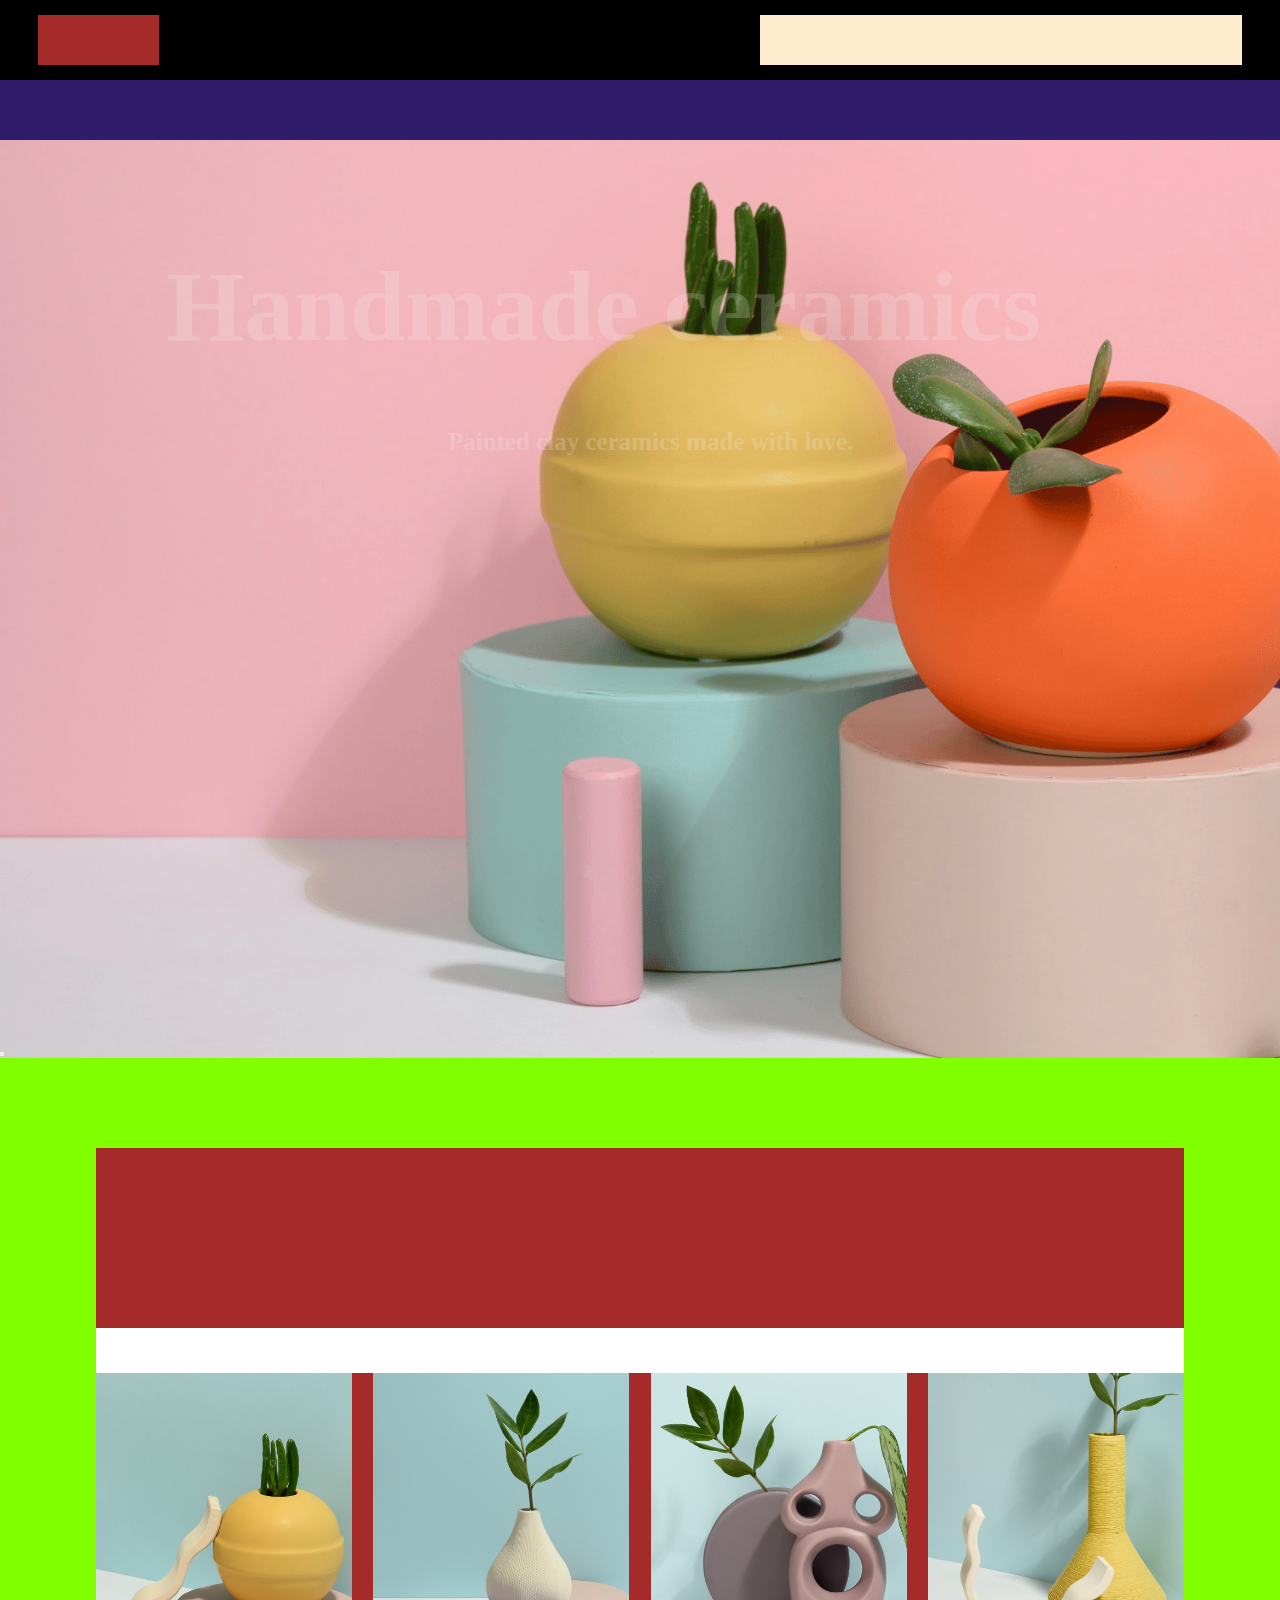
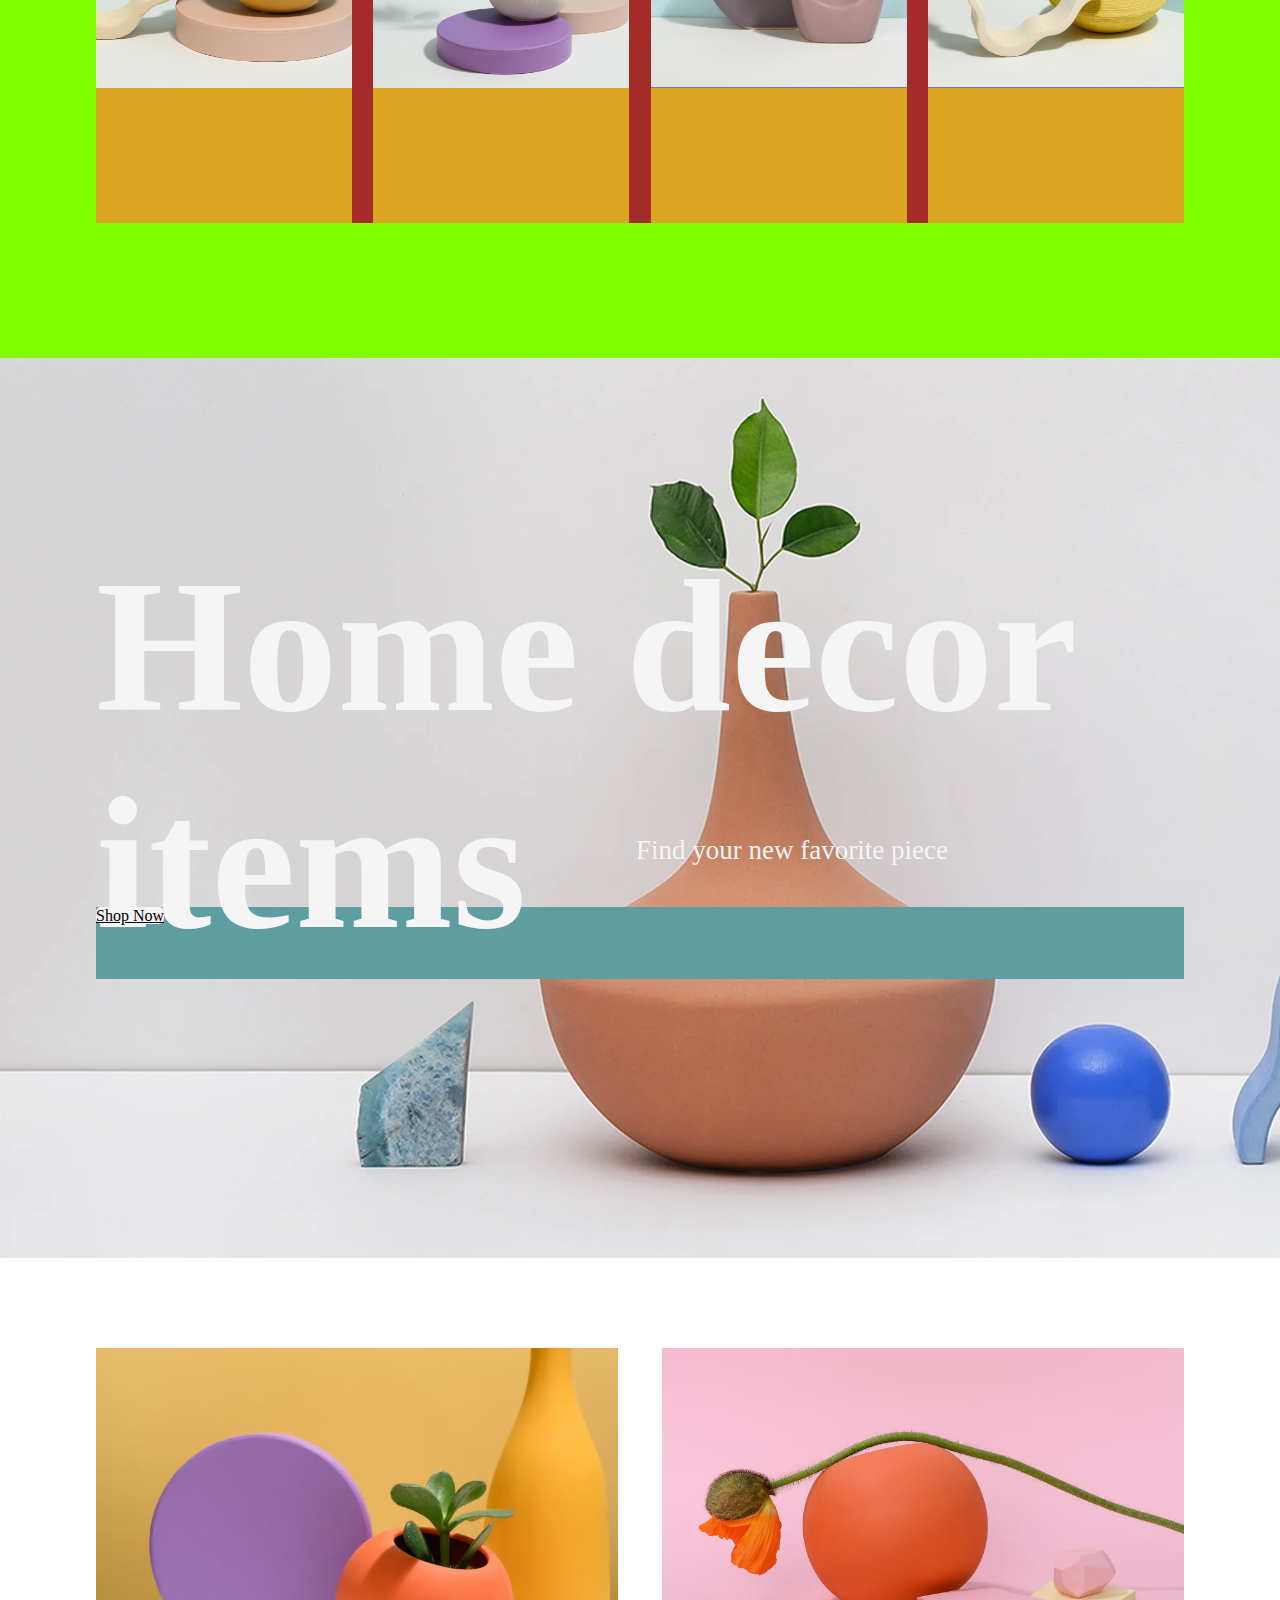
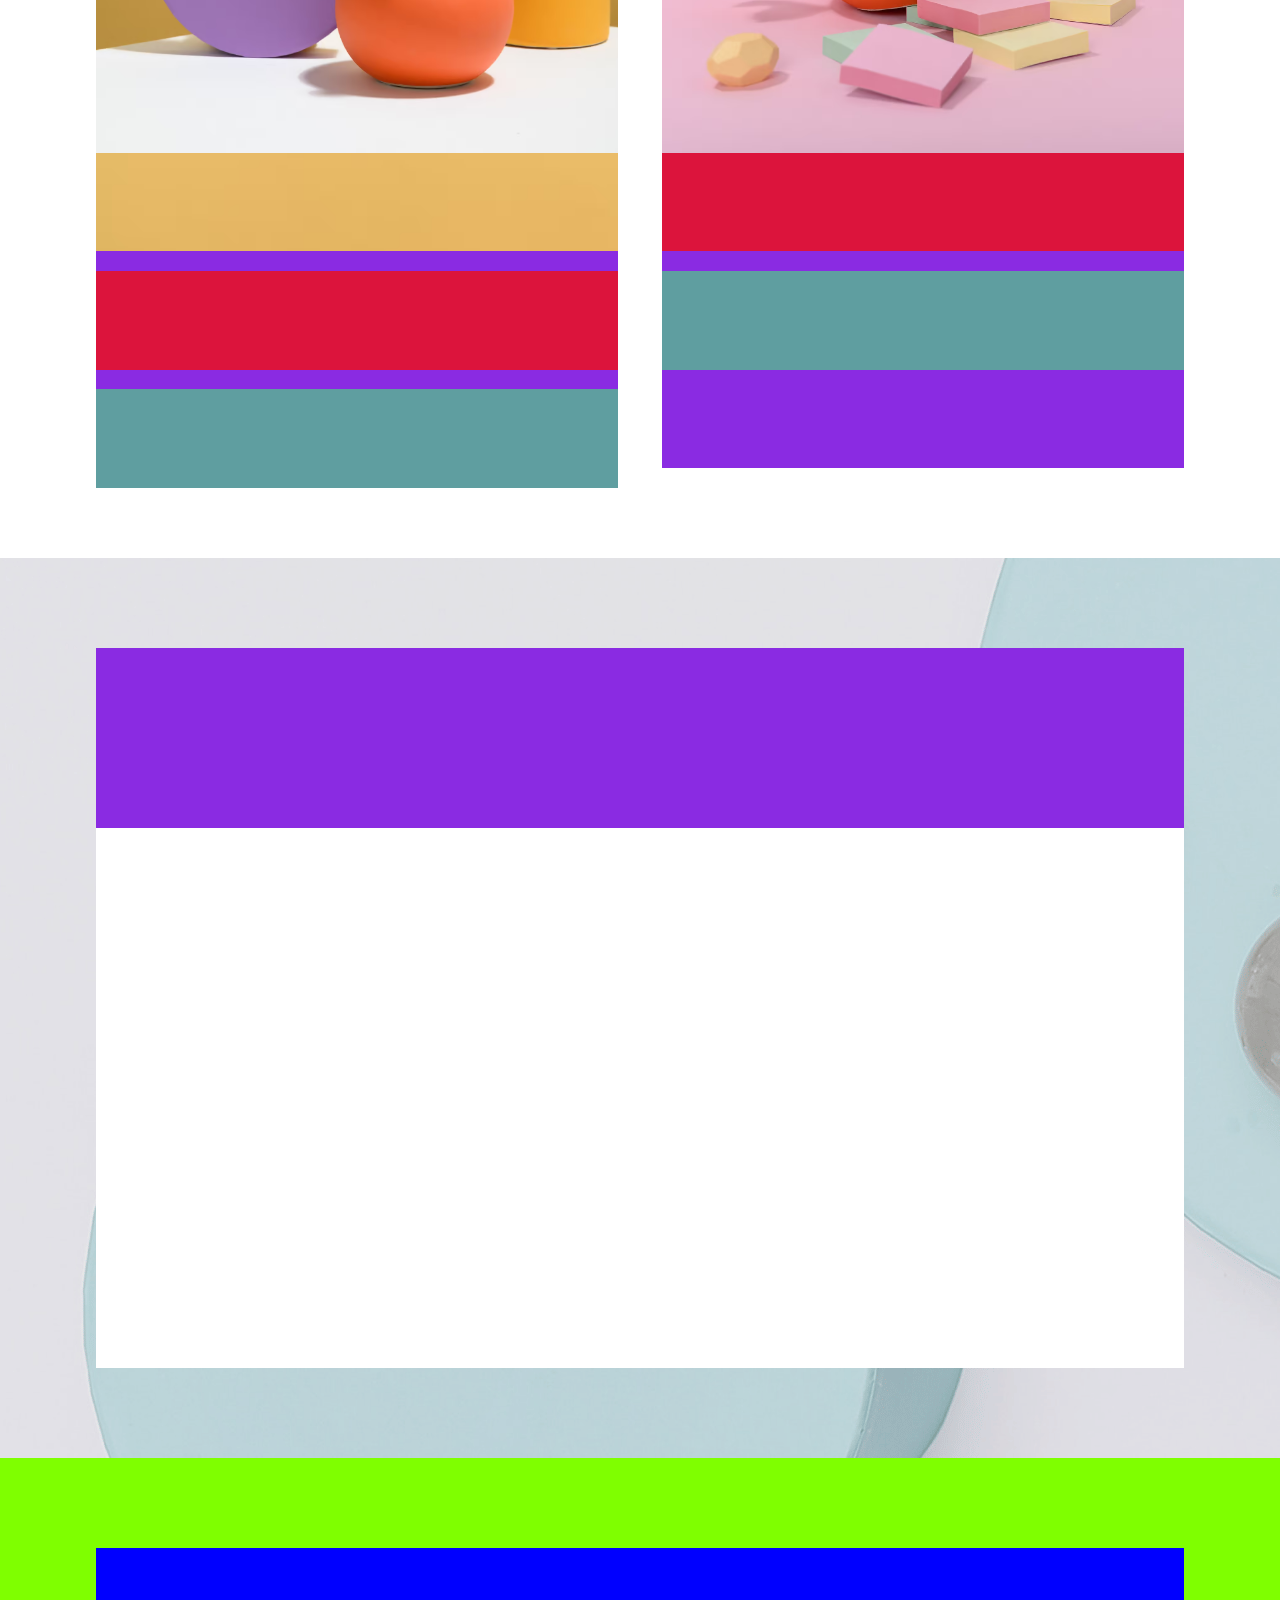
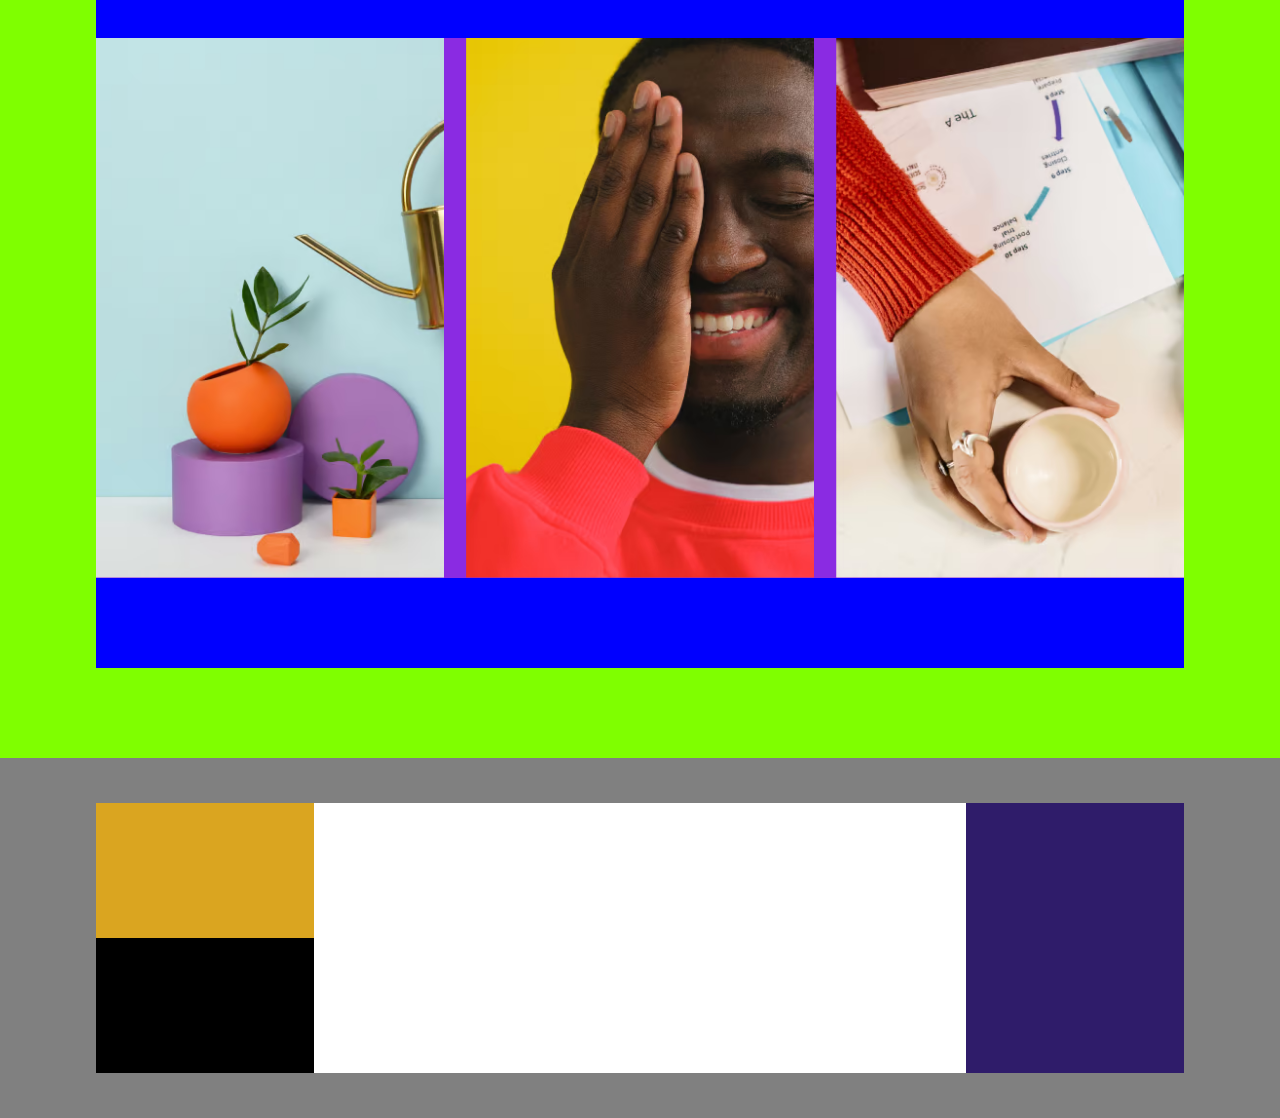
==== index.html @ ecdd529e "almost" ====
<!DOCTYPE html>
<html lang="en">
    <head>
        <meta charset="UTF-8">
        <meta name="viewport" content="width=device-width, initial-scale=1.0">
        <title>Document</title>
        <link rel="stylesheet" href="style.css">
    </head>
    <body>
        <!-- FIRST HEAD -->
        <header>
            <div class="al">
                <div class="a"></div>
                <div class="b"></div>
            </div>
        </header>

        <!-- SECOND HEAD -->
        <nav>
            <div class="text"><p class="free"></p>
                <!-- <p class="free">Free shipping on orders over $50 amount</p> -->
            </div>
        </nav>

        <!-- HOME -->
        <section class="main">
            <div class="shop">

                <div class="big-0">
                    <h2 class="q">Handmade ceramics</h2>
                </div>
    
                <div class="small-0">
                    <p class="j">Painted clay ceramics made with love.</p>
                </div>
            </div>


            <div class="button--0">
                <button>

                </button>
            </div>
        </section>

        <!-- MOST SOLD -->
        <section class="features">
            <div class="card">
                <div class="word"></div>
                <div class="pic">
                    <!-- IMAGE 1 -->
                    <div class="one">
                        <div class="tik">
                            <div class="yes"></div>
                        </div>
                        <div class="tok">
                            
                        </div>
                    </div>

                    <!-- IMAGE 2 -->
                    <div class="two">
                        <div class="tik">
                            <div class="no"></div>
                            
                        </div>
                        <div class="tok"></div>
                    </div>

                    <!-- IMAGE 3 -->
                    <div class="three">
                        <div class="tik">
                            <div class="maybe"></div>
                        </div>
                        <div class="tok"></div>
                    </div>

                    <!-- IMAGE 4 -->
                    <div class="four">
                        <div class="tik">
                            <div class="ok"></div>
                        </div>
                        <div class="tok"></div>
                    </div>

                </div>
            </div>
        </section>

        <!-- STORE -->
        <section class="explore">
            <div class="decor">
                <div class="big">
                    <h4 class="d">Home decor items</h4>
                </div>

                <div class="small">
                    <p class="f">Find your new favorite piece</p>
                </div>

                <div class="button">
                    <a href="#" class="btn">Shop Now</a>
                </div>
            </div>
        </section>

        <!-- ABOUT -->
        <section class="info">
            <div class="character">
                <div class="first">
                    <div class="picture"></div>
                    <div class="advice">
                        <div class="big-1">

                        </div>
        
                        <div class="small-1">
        
                        </div>
        
                        <div class="button-1">
        
                        </div>
                    </div>
                </div>

                <div class="second">
                    <div class="ture"></div>
                    <div class="advice">
                        <div class="big-5">

                        </div>
        
                        <div class="small-1">
        
                        </div>
        
                        <div class="button-1">
        
                        </div>
                    </div>
                </div>
            </div>
        </section>

        <!-- SIGN -->
        <section class="sign">
            <div class="login">
                <div class="name"></div>
                <div class="email"></div>
            </div>
        </section>

        <!-- CONTACT -->
        <section class="social">
            <div class="account">
                <div class="blue"></div>
                <div class="green">
                    <div class="gree"></div>
                    <div class="reen"></div>
                    <div class="gren"></div>
                </div>
                <div class="red"></div>
            </div>
        </section>

        <!-- END -->
        <footer class="footer">
            <div class="botton">
                <div class="link-1">
                    <div class="bless"></div>
                    <div class="ing"></div>
                </div>
                <div class="link-2"></div>
            </div>
        </footer>
    </body>
</html>
---- style.css ----
*{
    padding: 0;
    margin: 0;
    box-sizing: border-box;
}

/* FIRST HEAD */
header{
    width: 100%;
    height: 80px;
    background-color: black;
}

.al{
    float: left;
    width: 94%;
    height: 50px;
    /* align-items: center; */
    margin-left: 3%;
    margin-top: 15px;
    background-color: transparent;
}

.a {
    float: left;
    background-color: brown;
    width: 10%;
    height: 50px;
}

.b {
    float: right;
    background-color: blanchedalmond;
    width: 40%;
    height: 50px;
}

/* SECOND HEAD */
nav {
    width: 100%;
    height: 60px;
    background-color: #2f1c6a;
}

.text{
    float: left;
    width: 30%;
    height: 16px;
    margin-left: 35%;
    margin-top: 17px;
    background-color: transparent;
    font-family: Publica Sans Round Regular;
    font-weight: 500;
}

section {
    width: 100%;
    min-height: 100vh;
}

/* HOME */
.main {
    background-image: url(assets/images/mainframe.jpg);
    background-color: transparent;
    /* padding-top: 20vh; */
    background-size: cover;
}

.shop {
    float: left;
    width: 100%;
    min-height: 100vh;
    /* background-color: black; */
    /* margin-left: 7.5%; */
    opacity: .2;
}

.big-0{
    align-items: center;
    background-color: blue;
    width: 100%;
    height: 3ovh;
    margin-top: 5vh;
    margin-bottom: 0vh;
    opacity: 1;
}

.q {
    float: left;
    /* text-align: center; */
    font-weight: 600;
    font-size: 100px;
    margin: 5% 13%;
    color: whitesmoke;
}

.small-0{
    align-items: center;
    background-color: transparent;
    width: 100%;
    height: 11vh;
    margin-bottom: 3vh;
    padding-top: 2%;
    padding-left: 35%;
}

.j{
    font-weight: 600;
    font-size: 25px;
    color: whitesmoke;
}

.button-0{
    align-items: center;
    font-weight: 600;
    font-size: 50%;
    background-color: cadetblue;
    width: 100%;
    height: 11vh;
}

/* MOST SOLD */
.features {
    background-color: chartreuse;
    padding-top: 10vh;
}

.card{
    float: left;
    width: 85%;
    height: 70vh;
    margin-left: 7.5%;
    background-color: white;
}

.word{
    float: left;
    width: 100%;
    height: 20vh;
    background-color: brown;
    margin-bottom: 5vh;
}

.pic{
    float: left;
    width: 100%;
    height: 50vh;
    background-color: brown;
}

.one{
    float: left;
    width: 23.5%;
    height: 50vh;
    background-color: #2f1c6a;
    margin-right: 2%;
}

.two{
    float: left;
    width: 23.5%;
    height: 50vh;
    background-color: #2f1c6a;
    margin-right: 2%;
}

.three{
    float: left;
    width: 23.5%;
    height: 50vh;
    background-color: #2f1c6a;
    margin-right: 2%;
}

.four{
    float: right;
    width: 23.5%;
    height: 50vh;
    background-color: #2f1c6a;
}

.tik{
    /* float: left; */
    width: 100%;
    height: 35vh;
    background-color: transparent;
}

.yes{
    width: 100%;
    height: 35vh;
    /* background-color: yellow; */
    background-image: url(assets/images/candyflowerpot.jpg);
    background-size: cover;
}

.no{
    width: 100%;
    height: 35vh;
    /* background-color: yellow; */
    background-image: url(assets/images/dropvase.jpg);
    background-size: cover;
}

.maybe{
    width: 100%;
    height: 35vh;
    /* background-color: yellow; */
    background-image: url(assets/images/wavevast.jpg);
    background-size: cover;
}

.ok{
    width: 100%;
    height: 35vh;
    /* background-color: yellow; */
    background-image: url(assets/images/sunvase.jpg);
    background-size: cover;
}

.tok{
    width: 100%;
    height: 15vh;
    background-color: goldenrod;
}

/* STORE */
.explore {
    /* background-color: gray; */
    padding-top: 20vh;
    background-image: url(assets/images/homedecor.jpg);
    background-size: cover;
}

.decor{
    width: 85%;
    height: 60vh;
    margin-left: 7.5%;
    /* background-color: white; */
}

.big{
    align-items: center;
    font-weight: 600;
    font-size: 50%;
    background-color: transparent;
    width: 100%;
    height: 30vh;
    margin-bottom: 3vh;
}

.d {
    align-content: center;
    font-weight: 600;
    font-size: 21vh;
    color: whitesmoke;
}

.small{
    align-items: center;
    font-weight: 600;
    font-size: 50%;
    background-color: transparent;
    width: 100%;
    height: 8vh;
    /* margin-bottom: 3vh; */
}

.f{
    align-content: center;
    font-weight: 400;
    font-size: 3vh;
    color: whitesmoke;
    margin-left: 60vh;
}

.button{
    align-items: center;
    /* font-weight: 600;
    font-size: 50%; */
    background-color: cadetblue;
    width: 100%;
    height: 8vh;
}

.btn{
    width: 70%;
    height: 11vh;
    color: #000;
    background-color: whitesmoke;
    border-radius: 5px;
    
}

/* ABOUT */
.info{
    /* background-color: chartreuse; */
    padding-top: 10vh;
}

.character{
    width: 85%;
    height: 80vh;
    margin-left: 7.5%;
    background-color: white;
}

.first {
    float: left;
    width: 48%;
    height: 80vh;
    background-color: blue;
}

.second {
    float: right;
    width: 48%;
    height: 80vh;
    background-color: blue;
}

.picture {
    width: 100%;
    height: 45vh;
    /* background-color: chocolate; */
    background-image: url(assets/images/about.jpg);
    background-size: cover;
}

.ture{
    width: 100%;
    height: 45vh;
    /* background-color: chocolate; */
    background-image: url(assets/images/sustainability.jpg);
    background-size: cover;
}

.advice {
    width: 100%;
    height: 35vh;
    background-color: blueviolet;
}

.big-1{
    align-items: center;
    font-weight: 600;
    font-size: 50%;
    background-color: black;
    background-image: url(assets/images/about.jpg);
    width: 100%;
    height: 10.9375vh;
    margin-bottom: 2.1875vh;
}

/* .big-5{
    align-items: center;
    font-weight: 600;
    font-size: 50%;
    background-color: transparent;
    width: 100%;
    height: 10.9375vh;
    margin-bottom: 2.1875vh;
} */

.small-1{
    align-items: center;
    font-weight: 600;
    font-size: 50%;
    background-color: crimson;
    width: 100%;
    height: 10.9375vh;
    margin-bottom: 2.1875vh;
}

.button-1{
    align-items: center;
    font-weight: 600;
    font-size: 50%;
    background-color: cadetblue;
    width: 100%;
    height: 10.9375vh;
}

/* SIGN */
.sign{
    /* background-color: lightgray; */
    background-image: url(assets/images/signup.jpg);
    padding-top: 10vh;
}

.login{
    width: 85%;
    height: 80vh;
    margin-left: 7.5%;
    background-color: white;
}

.name{
    width: 100%;
    height: 20vh;
    background-color: blueviolet;
}

/* CONTACT */
.social {
    background-color: chartreuse;
    padding-top: 10vh;
}

.account{
    width: 85%;
    height: 80vh;
    margin-left: 7.5%;
    background-color: white;
}

.blue{
    width: 100%;
    height: 10vh;
    background-color: blue;
}

.green{
    width: 100%;
    height: 60vh;
    background-color: blueviolet;
}

.gree{
    float: left;
    width: 32%;
    height: 60vh;
    margin-right: 2%;
    /* background-color: burlywood; */
    background-image: url(assets/images/watering.jpg);
    background-size: cover;
}

.reen{
    float: left;
    width: 32%;
    height: 60vh;
    margin-right: 2%;
    /* background-color: burlywood; */
    background-image: url(assets/images/shy.jpg);
    background-size: cover;
}

.gren{
    float: left;
    width: 32%;
    height: 60vh;
    /* background-color: burlywood; */
    background-image: url(assets/images/coffee.jpg);
    background-size: cover;
}

.red{
    width: 100%;
    height: 10vh;
    background-color: blue;
}

/* END */
.footer {
    width: 100%;
    min-height: 40vh;
    background-color: gray;
    padding-top: 5vh;
}

.botton{
    width: 85%;
    height: 30vh;
    margin-left: 7.5%;
    background-color: white;
}

.link-1{
    float: left;
    width: 20%;
    height: 30vh;
    background-color: #2f1c6a;
}

.bless{
    float: left;
    width: 100%;
    height: 15vh;
    background-color: goldenrod;
}

.ing{
    float: left;
    width: 100%;
    height: 15vh;
    background-color: black;
}

.link-2{
    float: right;
    width: 20%;
    height: 30vh;
    background-color: #2f1c6a;
}
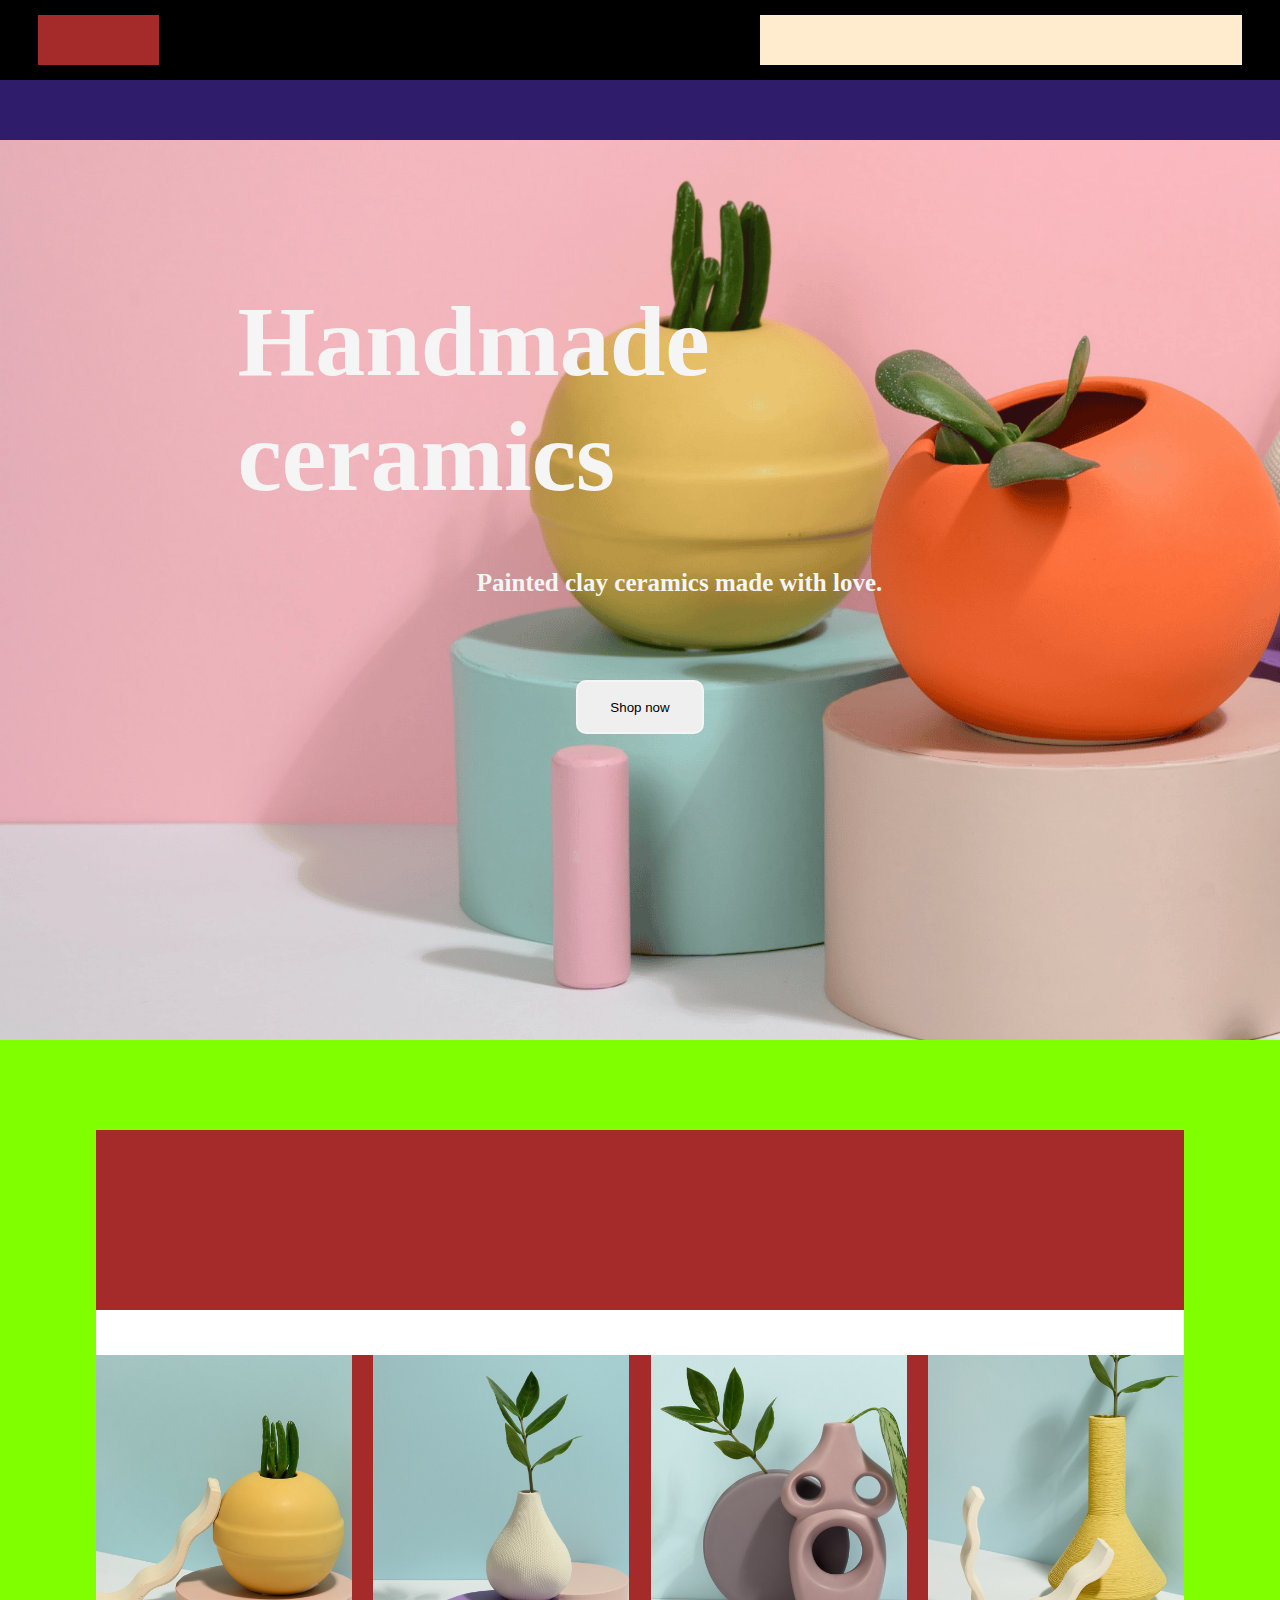
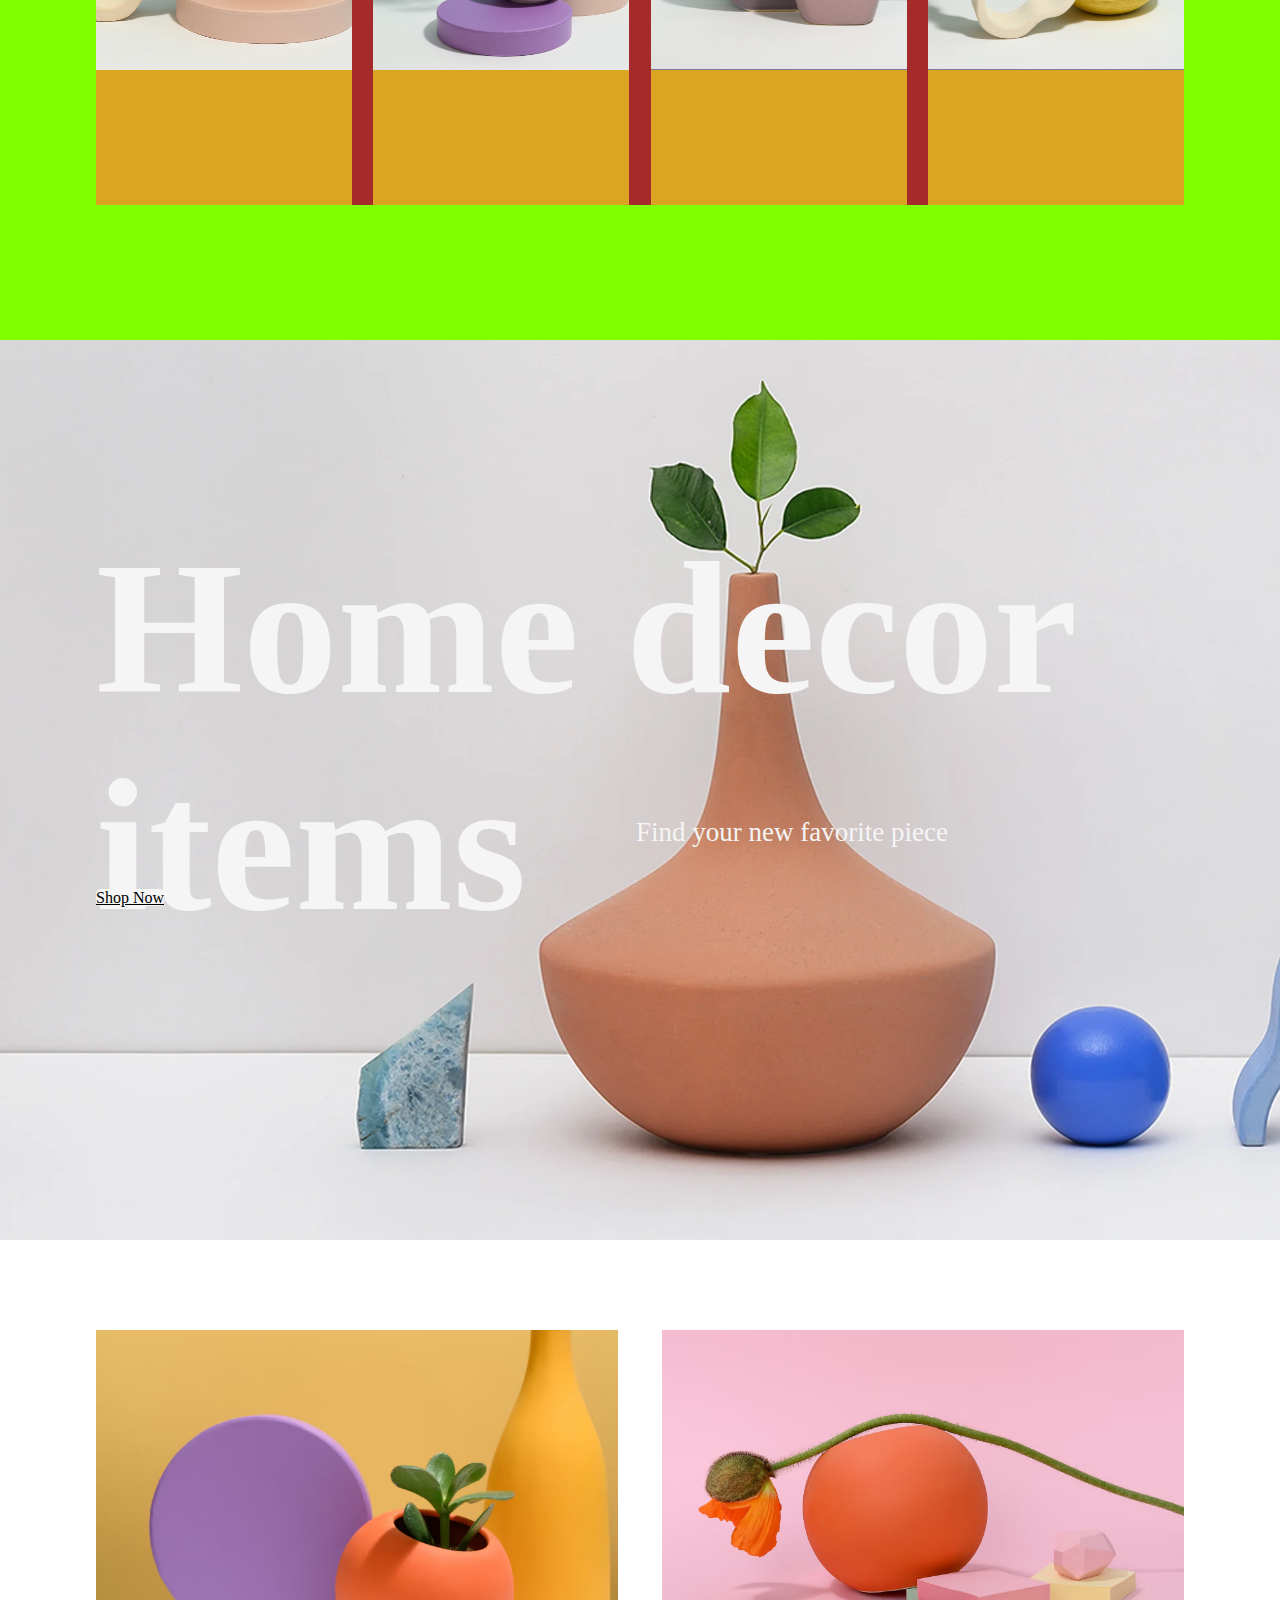
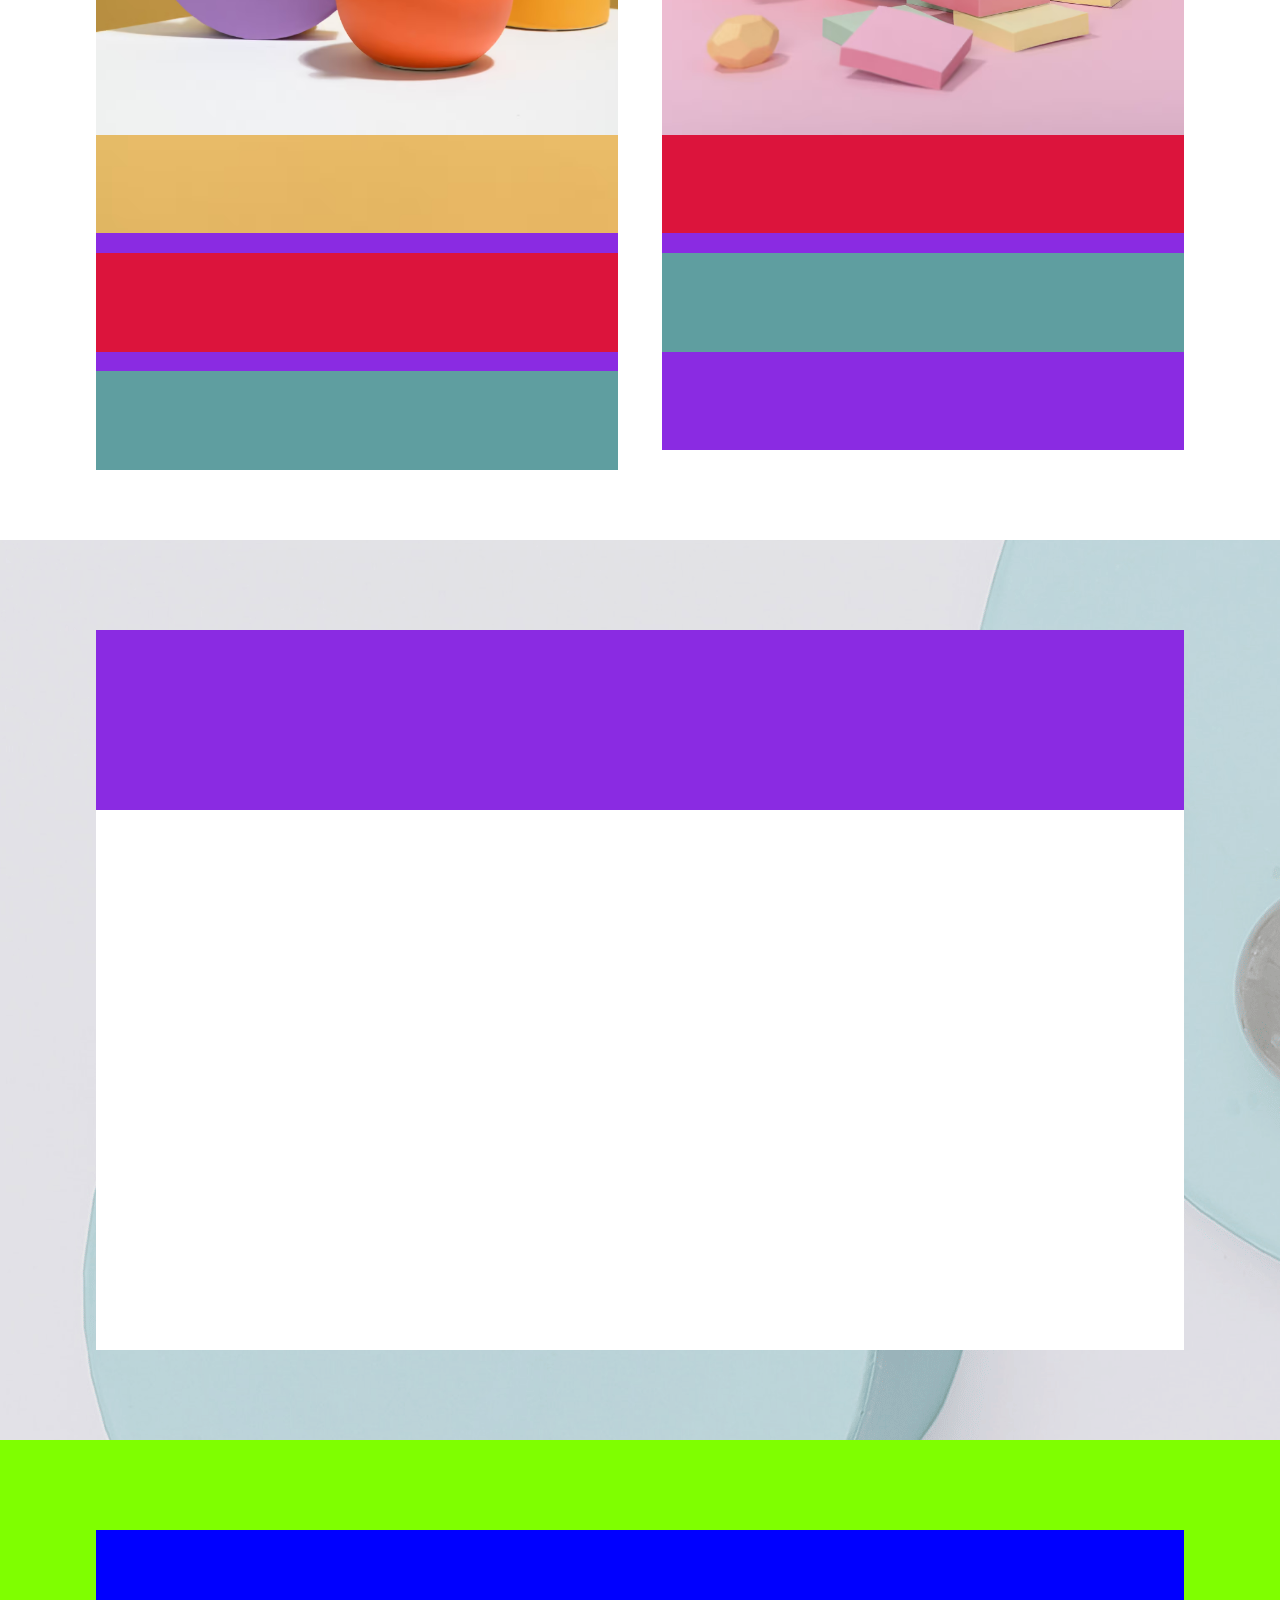
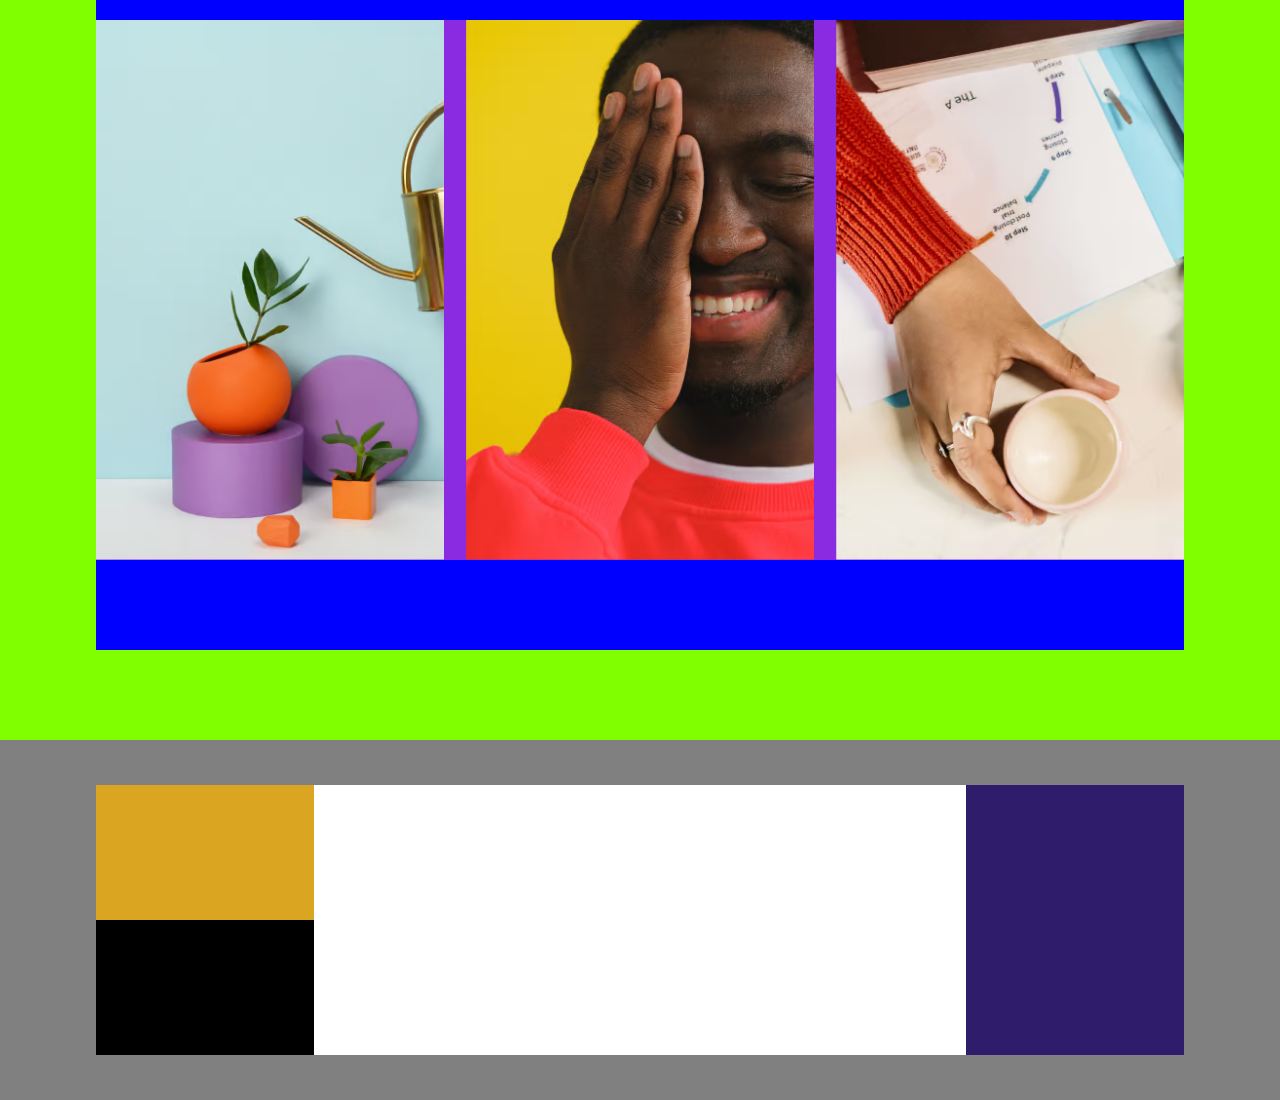
==== commit 286cd97d: "alright" ====
--- a/index.html
+++ b/index.html
@@ -35,12 +35,7 @@
                 </div>
             </div>
 
-
-            <div class="button--0">
-                <button>
-
-                </button>
-            </div>
+            <button class="btn-1">Shop now</button>
         </section>
 
         <!-- MOST SOLD -->
--- a/style.css
+++ b/style.css
@@ -68,21 +68,21 @@
 
 .shop {
     float: left;
-    width: 100%;
-    min-height: 100vh;
+    width: 85%;
+    min-height: 60vh;
     /* background-color: black; */
-    /* margin-left: 7.5%; */
-    opacity: .2;
+    margin-left: 7.5%;
+    /* opacity: .2; */
 }
 
 .big-0{
     align-items: center;
-    background-color: blue;
+    background-color: transparent;
     width: 100%;
     height: 3ovh;
-    margin-top: 5vh;
+    margin-top: 10vh;
     margin-bottom: 0vh;
-    opacity: 1;
+    /* opacity: 1; */
 }
 
 .q {
@@ -96,12 +96,12 @@
 
 .small-0{
     align-items: center;
-    background-color: transparent;
     width: 100%;
     height: 11vh;
     margin-bottom: 3vh;
     padding-top: 2%;
     padding-left: 35%;
+    padding-bottom: 2%;
 }
 
 .j{
@@ -110,13 +110,27 @@
     color: whitesmoke;
 }
 
-.button-0{
-    align-items: center;
-    font-weight: 600;
-    font-size: 50%;
-    background-color: cadetblue;
-    width: 100%;
-    height: 11vh;
+/* .button-0{
+    align-items: center;
+    font-weight: 600;
+    font-size: 50%;
+    background-color: rgb(0, 51, 255);
+    width: 10%;
+    height: 4vh;
+} */
+
+.btn-1{
+    height: 6vh;
+    width: 10%;
+    color: black;
+    border: 2px solid whitesmoke;
+    border-radius: 10px;
+    margin-left: 45%;
+    margin-top: 0;
+}
+
+.btn-1:hover {
+    box-shadow: 5px gray;
 }
 
 /* MOST SOLD */
@@ -278,7 +292,7 @@
     align-items: center;
     /* font-weight: 600;
     font-size: 50%; */
-    background-color: cadetblue;
+    background-color: cadetbl ue;
     width: 100%;
     height: 8vh;
 }
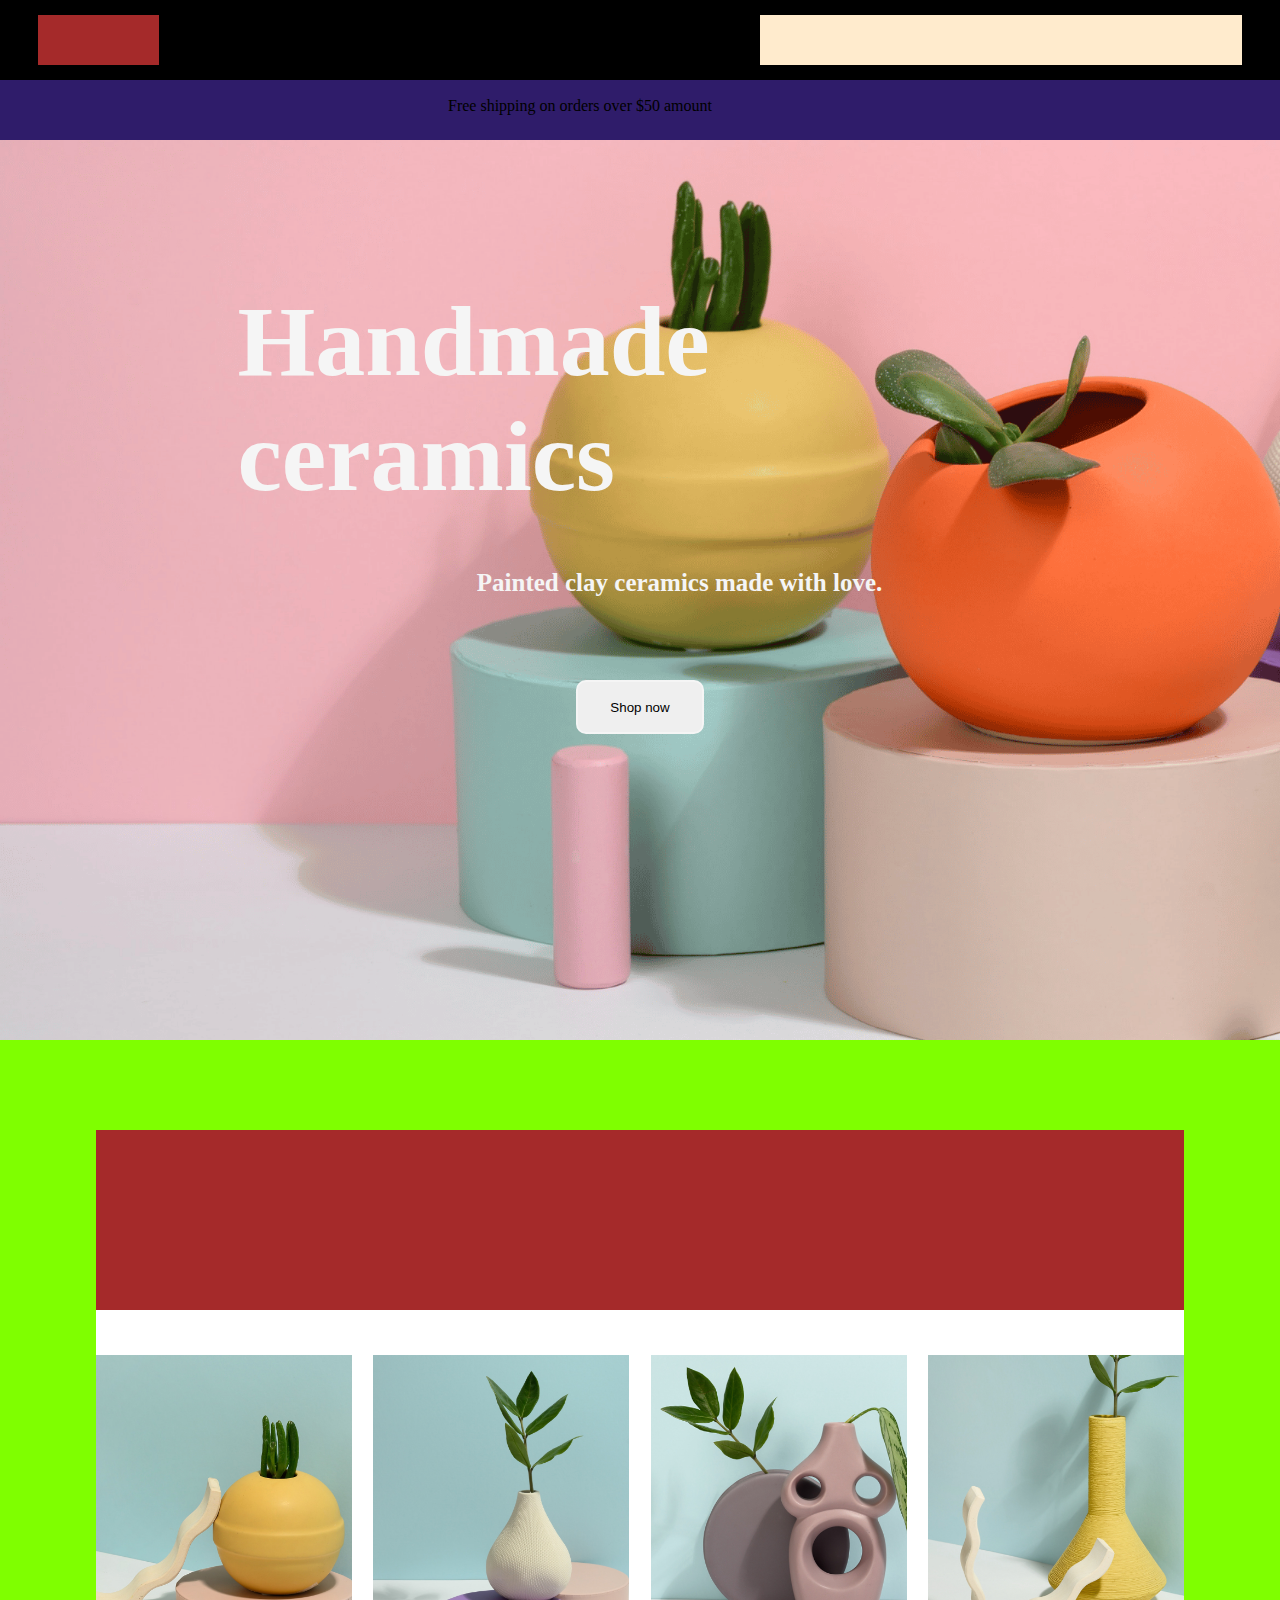
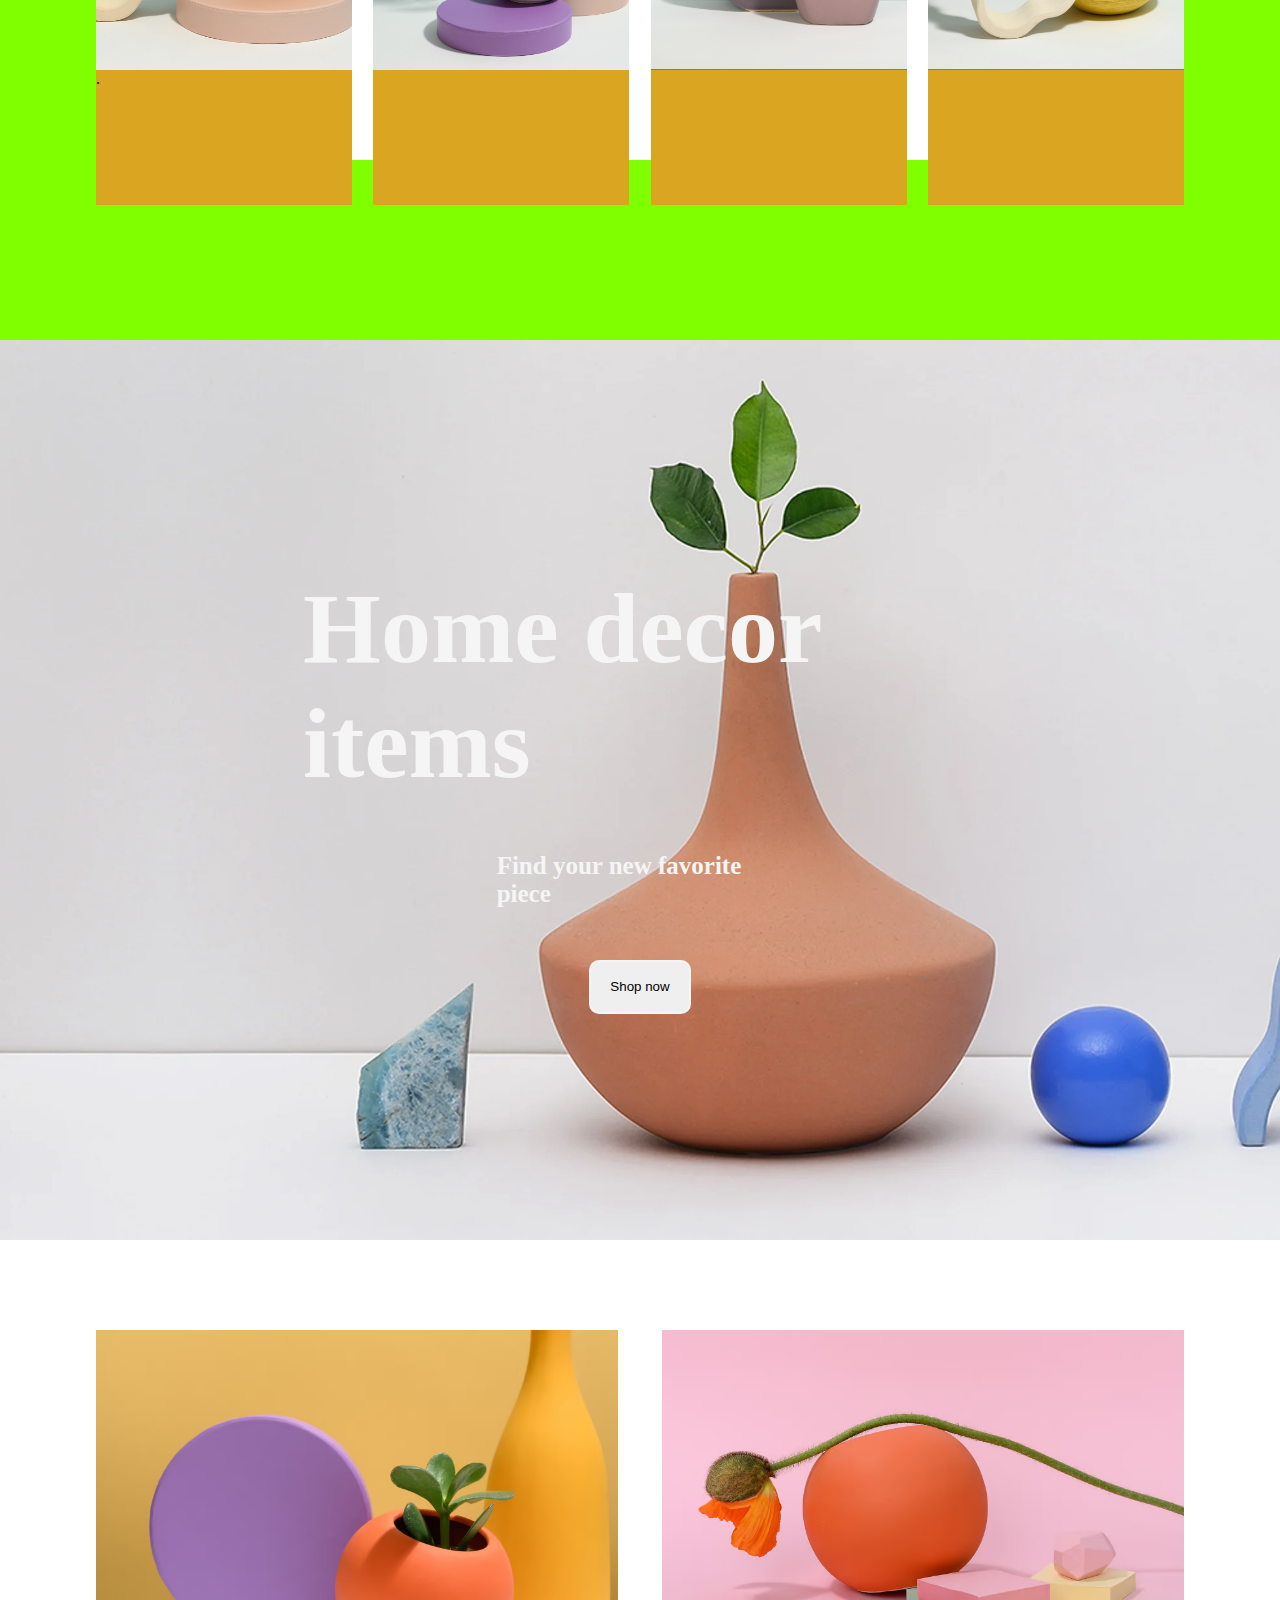
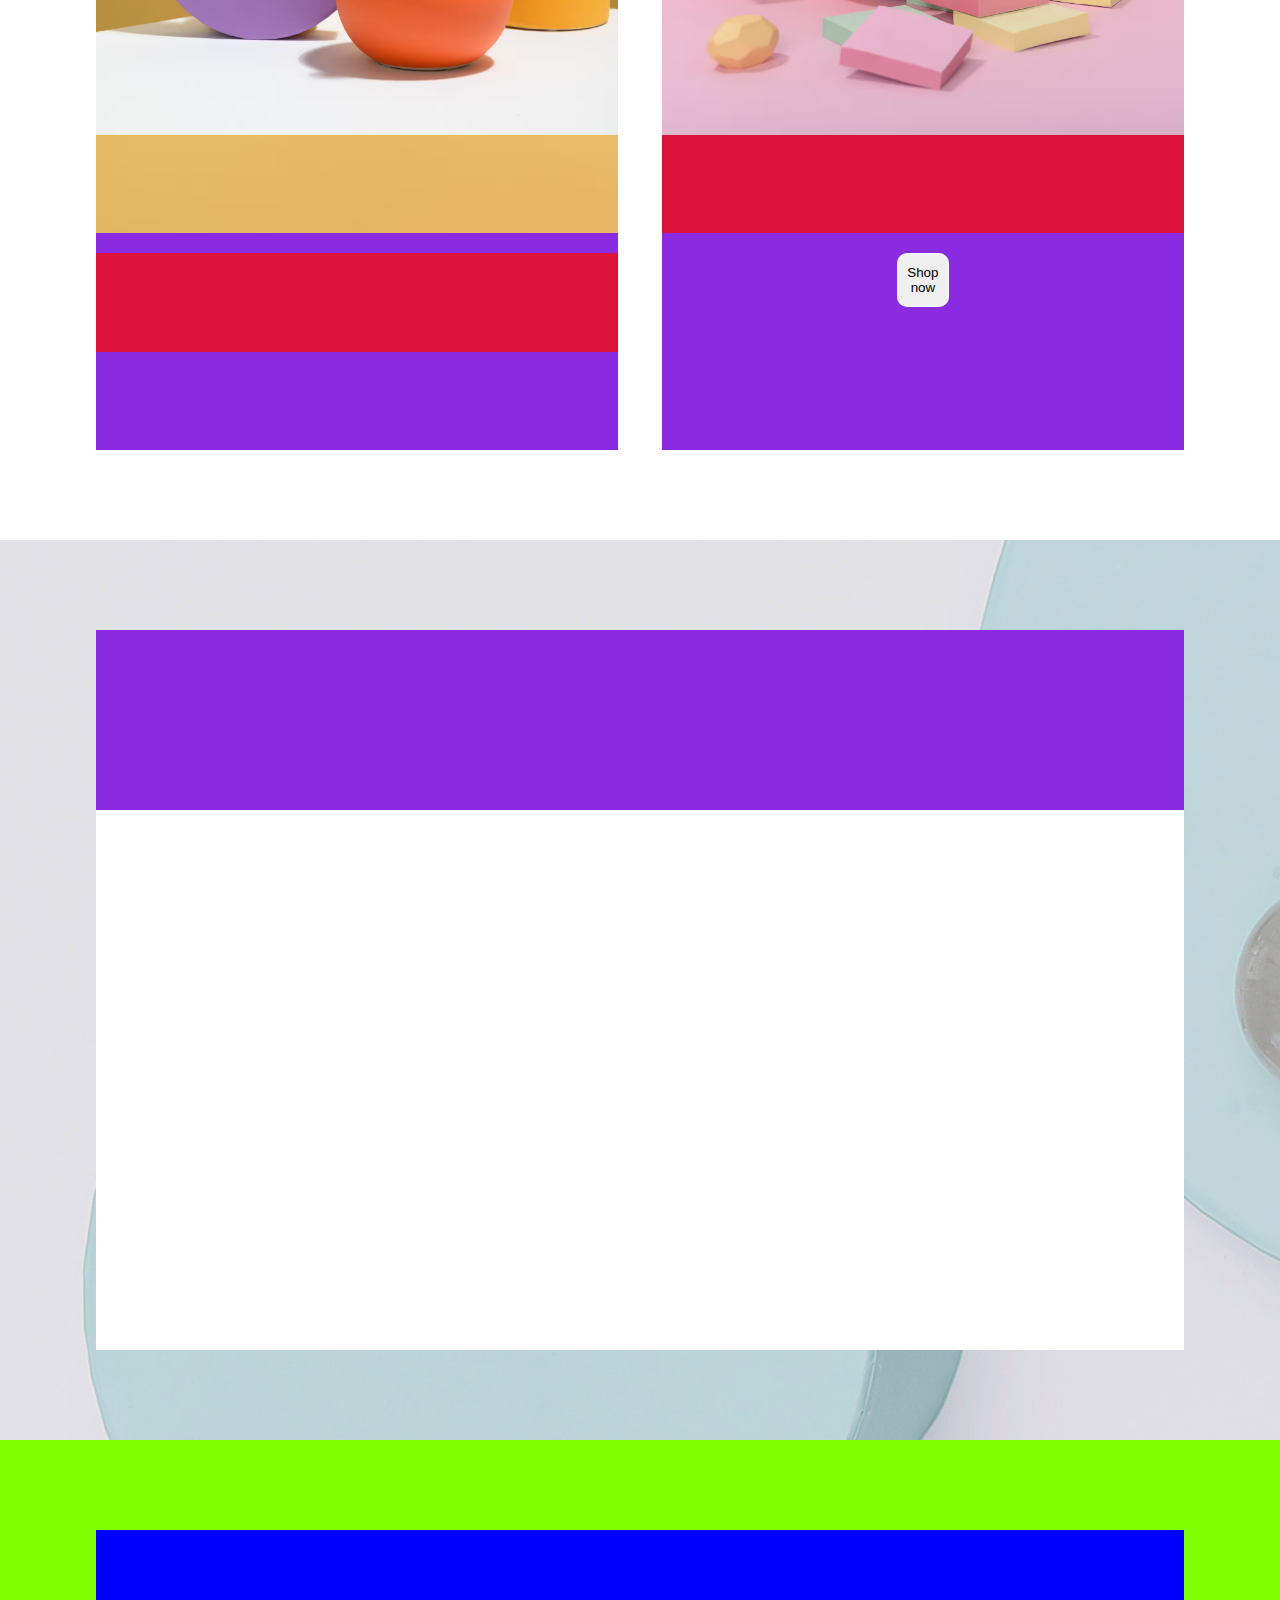
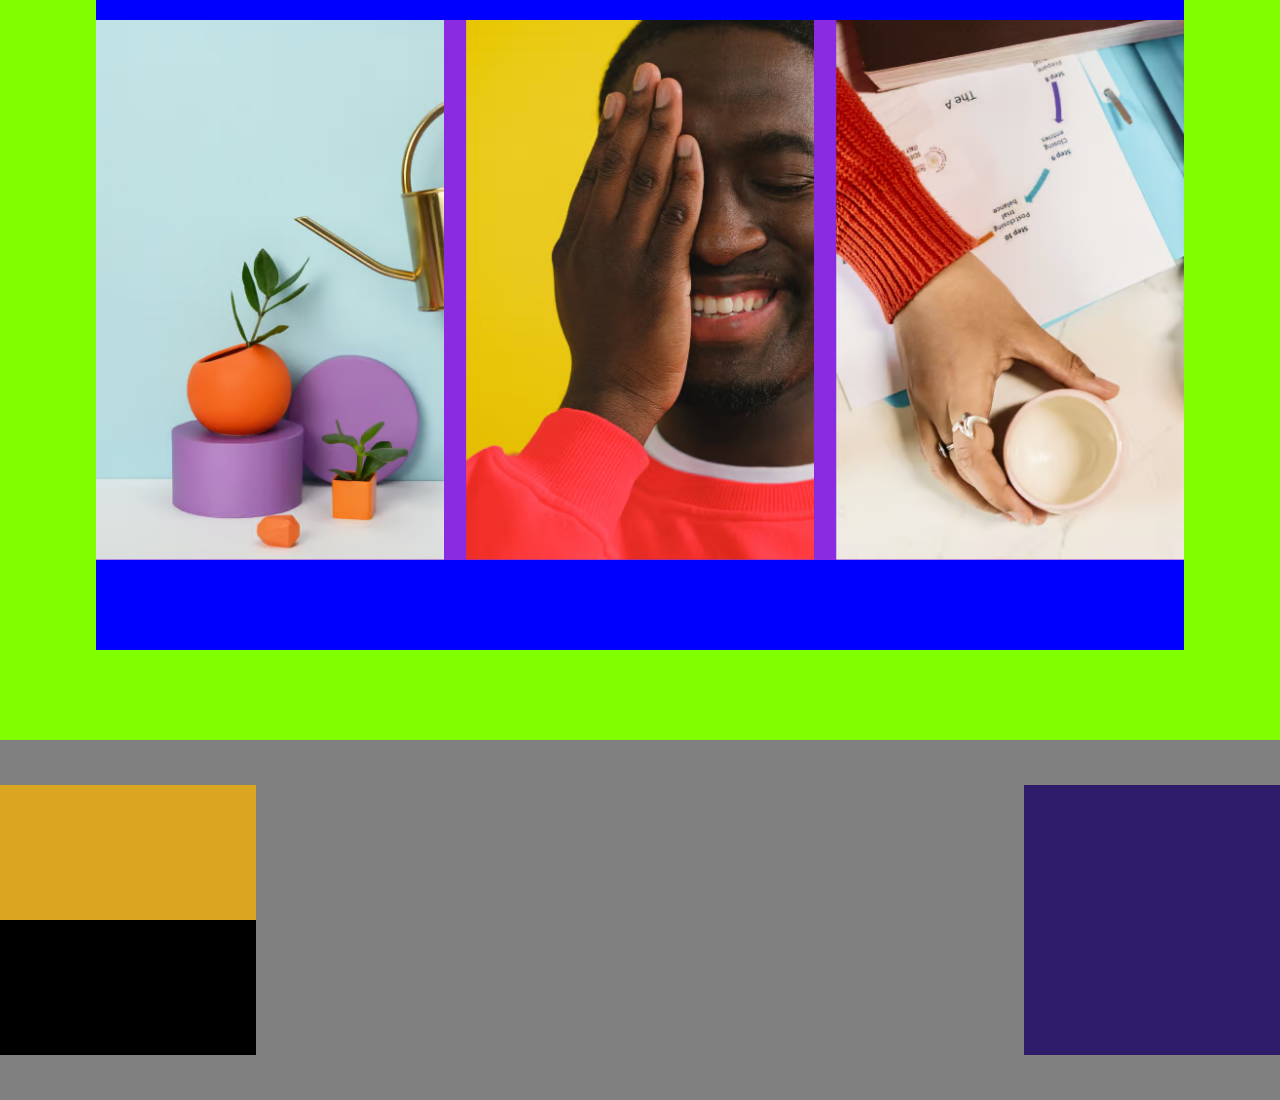
==== commit 394c4c4c: "nice" ====
--- a/index.html
+++ b/index.html
@@ -11,15 +11,13 @@
         <header>
             <div class="al">
                 <div class="a"></div>
-                <div class="b"></div>
+                <div class="r"></div>
             </div>
         </header>
 
         <!-- SECOND HEAD -->
         <nav>
-            <div class="text"><p class="free"></p>
-                <!-- <p class="free">Free shipping on orders over $50 amount</p> -->
-            </div>
+            <p class="free">Free shipping on orders over $50 amount</p>
         </nav>
 
         <!-- HOME -->
@@ -49,7 +47,7 @@
                             <div class="yes"></div>
                         </div>
                         <div class="tok">
-                            
+                            .
                         </div>
                     </div>
 
@@ -85,17 +83,11 @@
         <!-- STORE -->
         <section class="explore">
             <div class="decor">
-                <div class="big">
-                    <h4 class="d">Home decor items</h4>
-                </div>
+                <h4 class="b">Home decor items</h4>
 
-                <div class="small">
-                    <p class="f">Find your new favorite piece</p>
-                </div>
+                <p class="v">Find your new favorite piece</p>
 
-                <div class="button">
-                    <a href="#" class="btn">Shop Now</a>
-                </div>
+                <button class="btn-1">Shop now</button>
             </div>
         </section>
 
@@ -130,9 +122,7 @@
         
                         </div>
         
-                        <div class="button-1">
-        
-                        </div>
+                        <button class="btn-1">Shop now</button>
                     </div>
                 </div>
             </div>
--- a/style.css
+++ b/style.css
@@ -28,7 +28,7 @@
     height: 50px;
 }
 
-.b {
+.r {
     float: right;
     background-color: blanchedalmond;
     width: 40%;
@@ -42,7 +42,7 @@
     background-color: #2f1c6a;
 }
 
-.text{
+.free{
     float: left;
     width: 30%;
     height: 16px;
@@ -97,7 +97,7 @@
 .small-0{
     align-items: center;
     width: 100%;
-    height: 11vh;
+    height: 8vh;
     margin-bottom: 3vh;
     padding-top: 2%;
     padding-left: 35%;
@@ -109,15 +109,6 @@
     font-size: 25px;
     color: whitesmoke;
 }
-
-/* .button-0{
-    align-items: center;
-    font-weight: 600;
-    font-size: 50%;
-    background-color: rgb(0, 51, 255);
-    width: 10%;
-    height: 4vh;
-} */
 
 .btn-1{
     height: 6vh;
@@ -130,7 +121,7 @@
 }
 
 .btn-1:hover {
-    box-shadow: 5px gray;
+    box-shadow: 5px blueviolet;
 }
 
 /* MOST SOLD */
@@ -156,38 +147,39 @@
 }
 
 .pic{
-    float: left;
+    display: flex;
+    justify-content: space-between;
     width: 100%;
     height: 50vh;
-    background-color: brown;
+    /* background-color: brown; */
 }
 
 .one{
-    float: left;
+    /* float: left; */
     width: 23.5%;
     height: 50vh;
     background-color: #2f1c6a;
-    margin-right: 2%;
+    /* margin-right: 2%; */
 }
 
 .two{
-    float: left;
+    /* float: left; */
     width: 23.5%;
     height: 50vh;
     background-color: #2f1c6a;
-    margin-right: 2%;
+    /* margin-right: 2%; */
 }
 
 .three{
-    float: left;
+    /* float: left; */
     width: 23.5%;
     height: 50vh;
     background-color: #2f1c6a;
-    margin-right: 2%;
+    /* margin-right: 2%; */
 }
 
 .four{
-    float: right;
+    /* float: right; */
     width: 23.5%;
     height: 50vh;
     background-color: #2f1c6a;
@@ -247,63 +239,38 @@
 }
 
 .decor{
-    width: 85%;
+    width: 80%;
     height: 60vh;
-    margin-left: 7.5%;
-    /* background-color: white; */
-}
-
-.big{
-    align-items: center;
-    font-weight: 600;
-    font-size: 50%;
-    background-color: transparent;
-    width: 100%;
-    height: 30vh;
-    margin-bottom: 3vh;
-}
-
-.d {
-    align-content: center;
-    font-weight: 600;
-    font-size: 21vh;
+    margin-left: 10%;
+    background-color: transparent;
+}
+
+.b {
+    /* float: left; */
+    display: block;
+    font-weight: 600;
+    font-size: 100px;
+    margin: 5% 17.1%;
     color: whitesmoke;
 }
 
-.small{
-    align-items: center;
-    font-weight: 600;
-    font-size: 50%;
-    background-color: transparent;
-    width: 100%;
-    height: 8vh;
-    /* margin-bottom: 3vh; */
-}
-
-.f{
-    align-content: center;
-    font-weight: 400;
-    font-size: 3vh;
+.v{
+    font-weight: 600;
+    font-size: 25px;
+    display: block;
     color: whitesmoke;
-    margin-left: 60vh;
-}
-
-.button{
-    align-items: center;
-    /* font-weight: 600;
-    font-size: 50%; */
-    background-color: cadetbl ue;
-    width: 100%;
-    height: 8vh;
-}
-
-.btn{
-    width: 70%;
-    height: 11vh;
-    color: #000;
-    background-color: whitesmoke;
-    border-radius: 5px;
-    
+    margin: 5% 36%;
+}
+
+.btn-1{
+    display: block;
+    height: 6vh;
+    width: 10%;
+    color: black;
+    border: 2px solid whitesmoke;
+    border-radius: 10px;
+    margin-left: 45%;
+    margin-top: 0;
 }
 
 /* ABOUT */
@@ -386,13 +353,14 @@
     margin-bottom: 2.1875vh;
 }
 
-.button-1{
-    align-items: center;
-    font-weight: 600;
-    font-size: 50%;
-    background-color: cadetblue;
-    width: 100%;
-    height: 10.9375vh;
+.btn-1{
+    height: 6vh;
+    width: 10%;
+    color: black;
+    border: 2px solid whitesmoke;
+    border-radius: 10px;
+    margin-left: 45%;
+    margin-top: 0;
 }
 
 /* SIGN */
@@ -483,11 +451,14 @@
     padding-top: 5vh;
 }
 
-.botton{
-    width: 85%;
-    height: 30vh;
-    margin-left: 7.5%;
-    background-color: white;
+.btn-1{
+    height: 6vh;
+    width: 10%;
+    color: black;
+    border: 2px solid whitesmoke;
+    border-radius: 10px;
+    margin-left: 45%;
+    margin-top: 0;
 }
 
 .link-1{
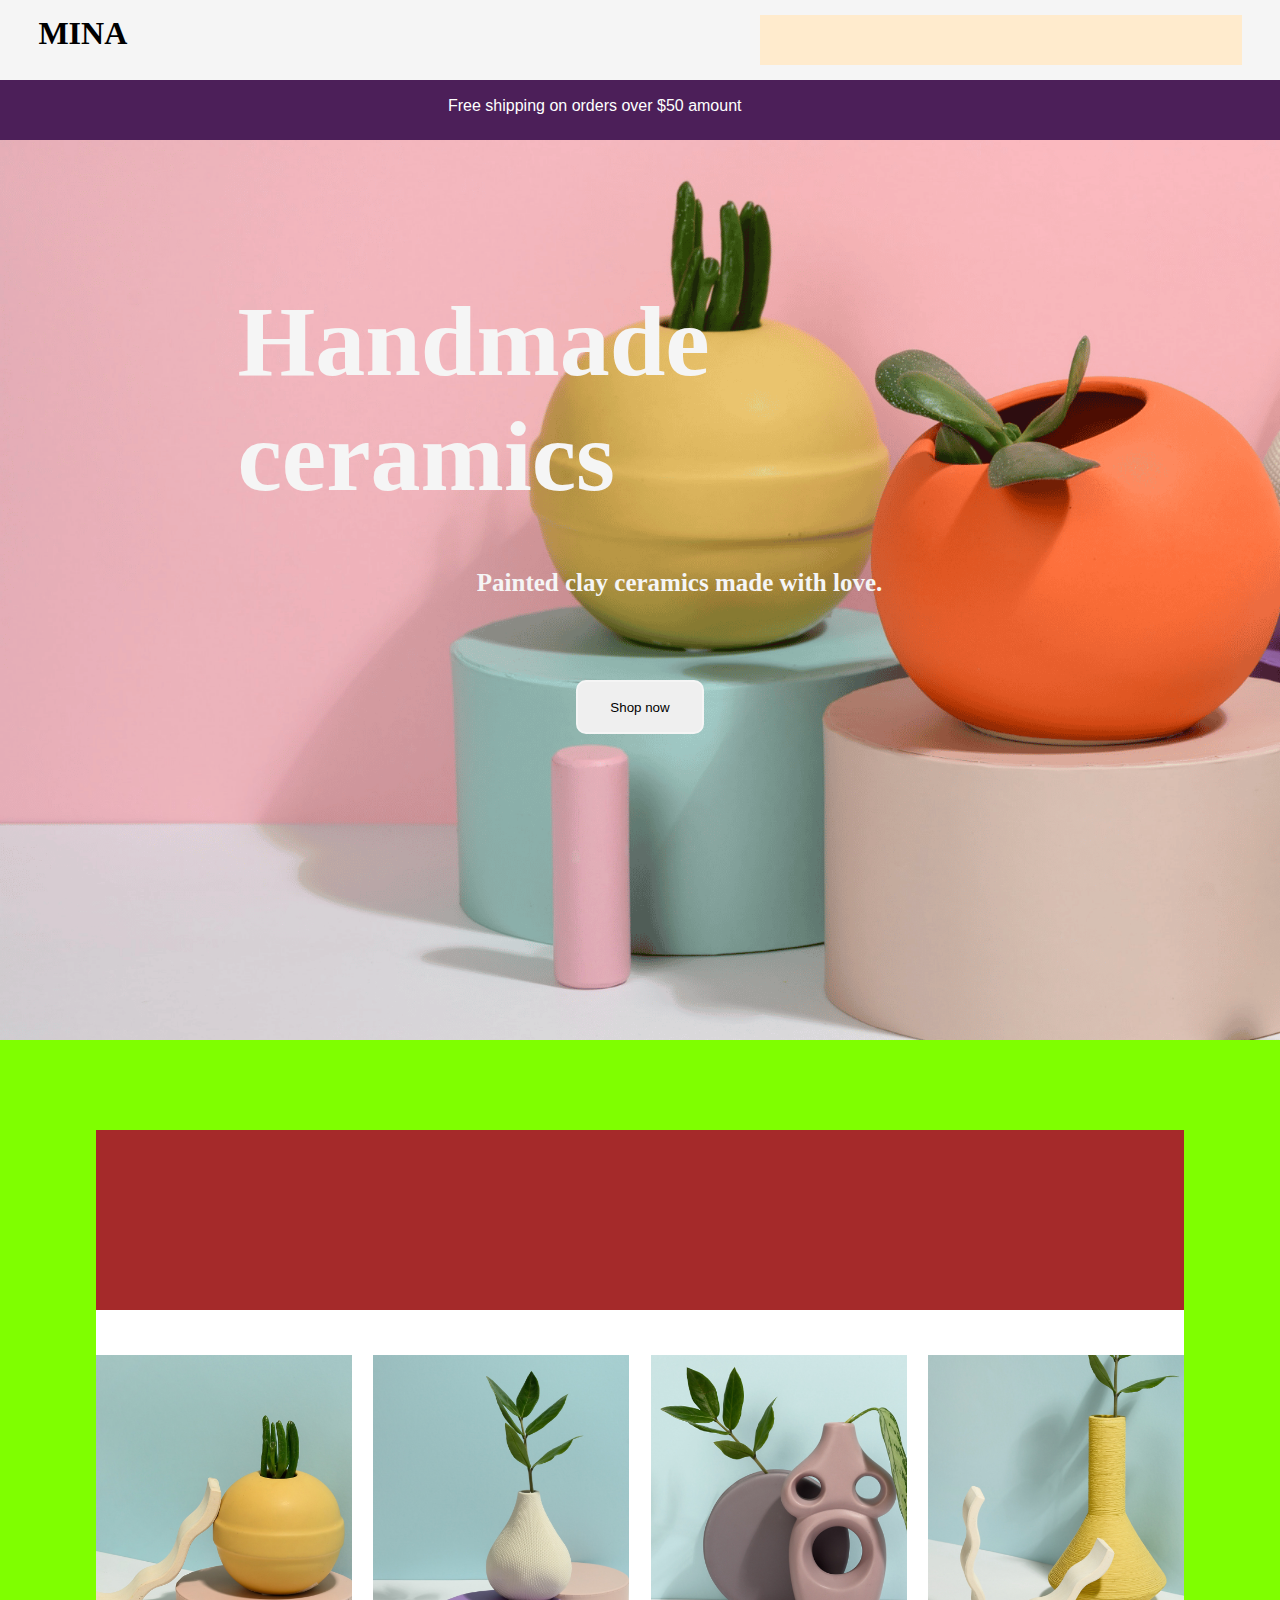
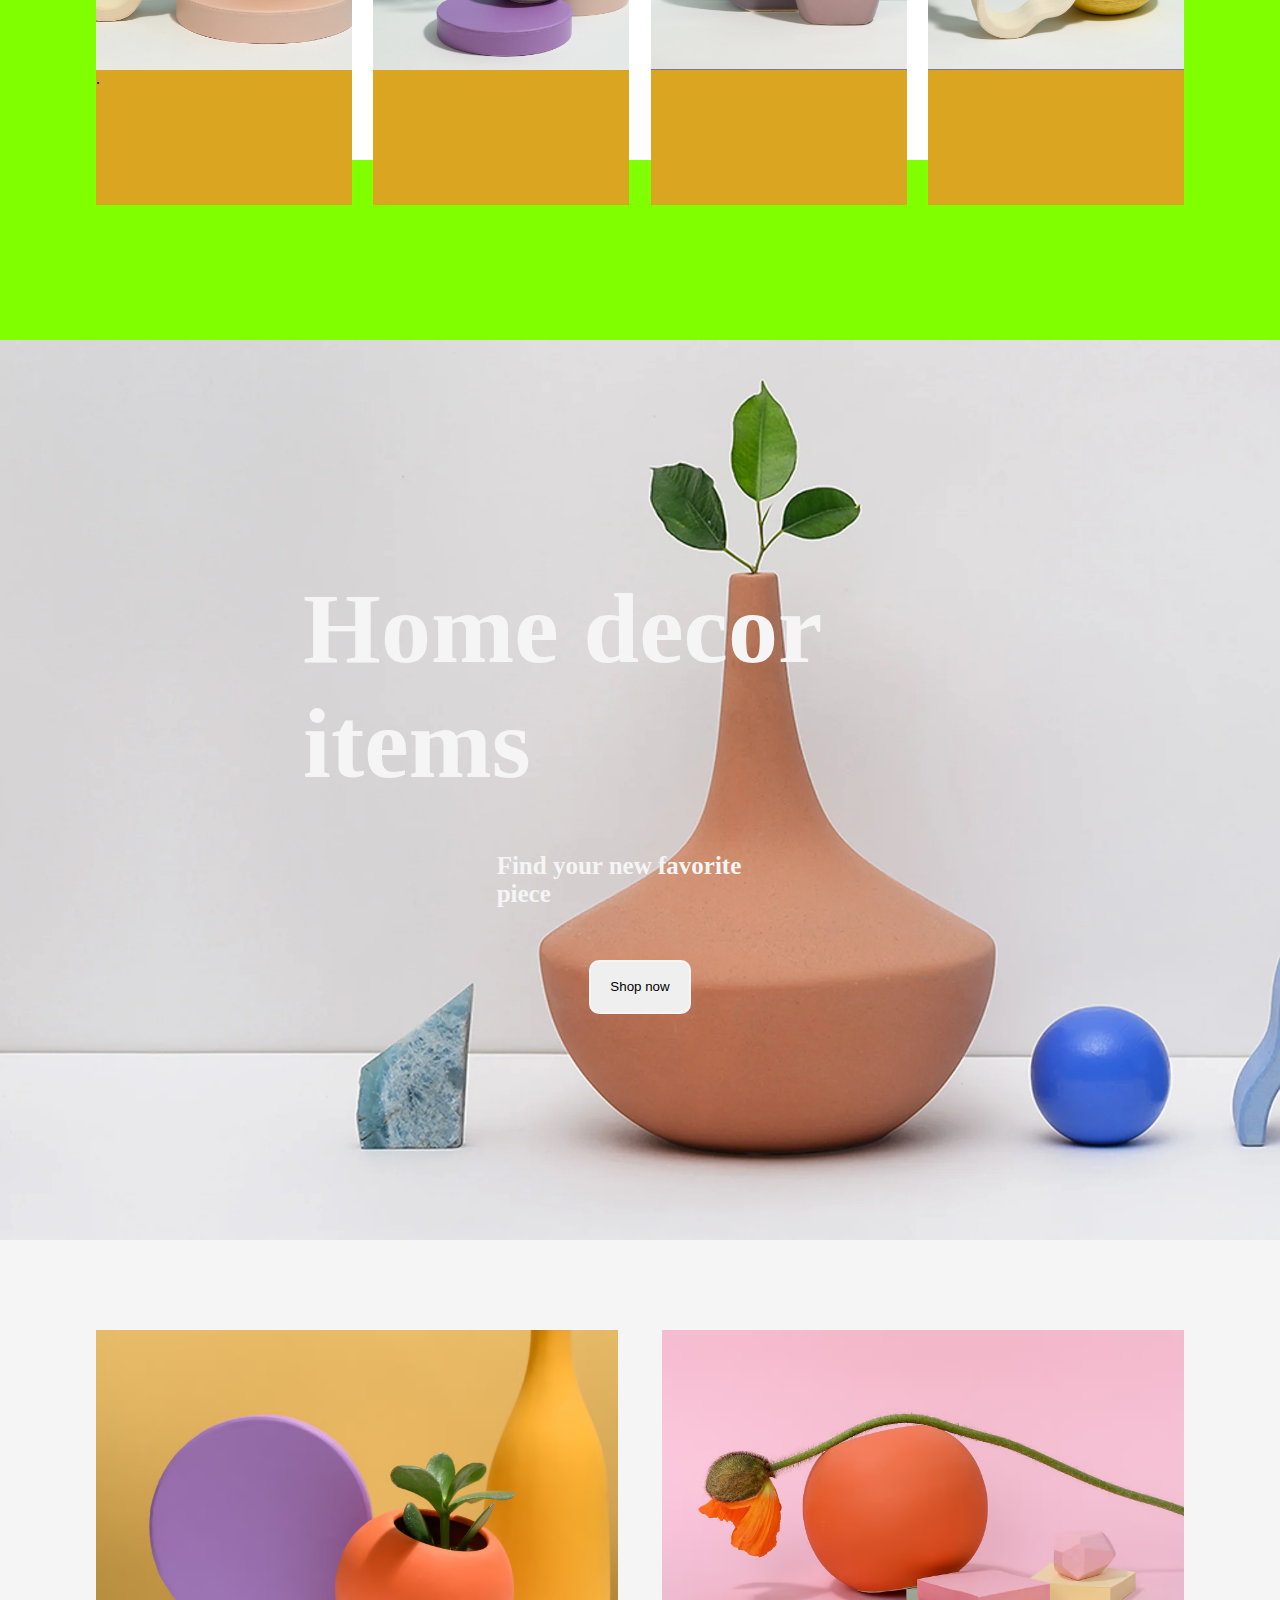
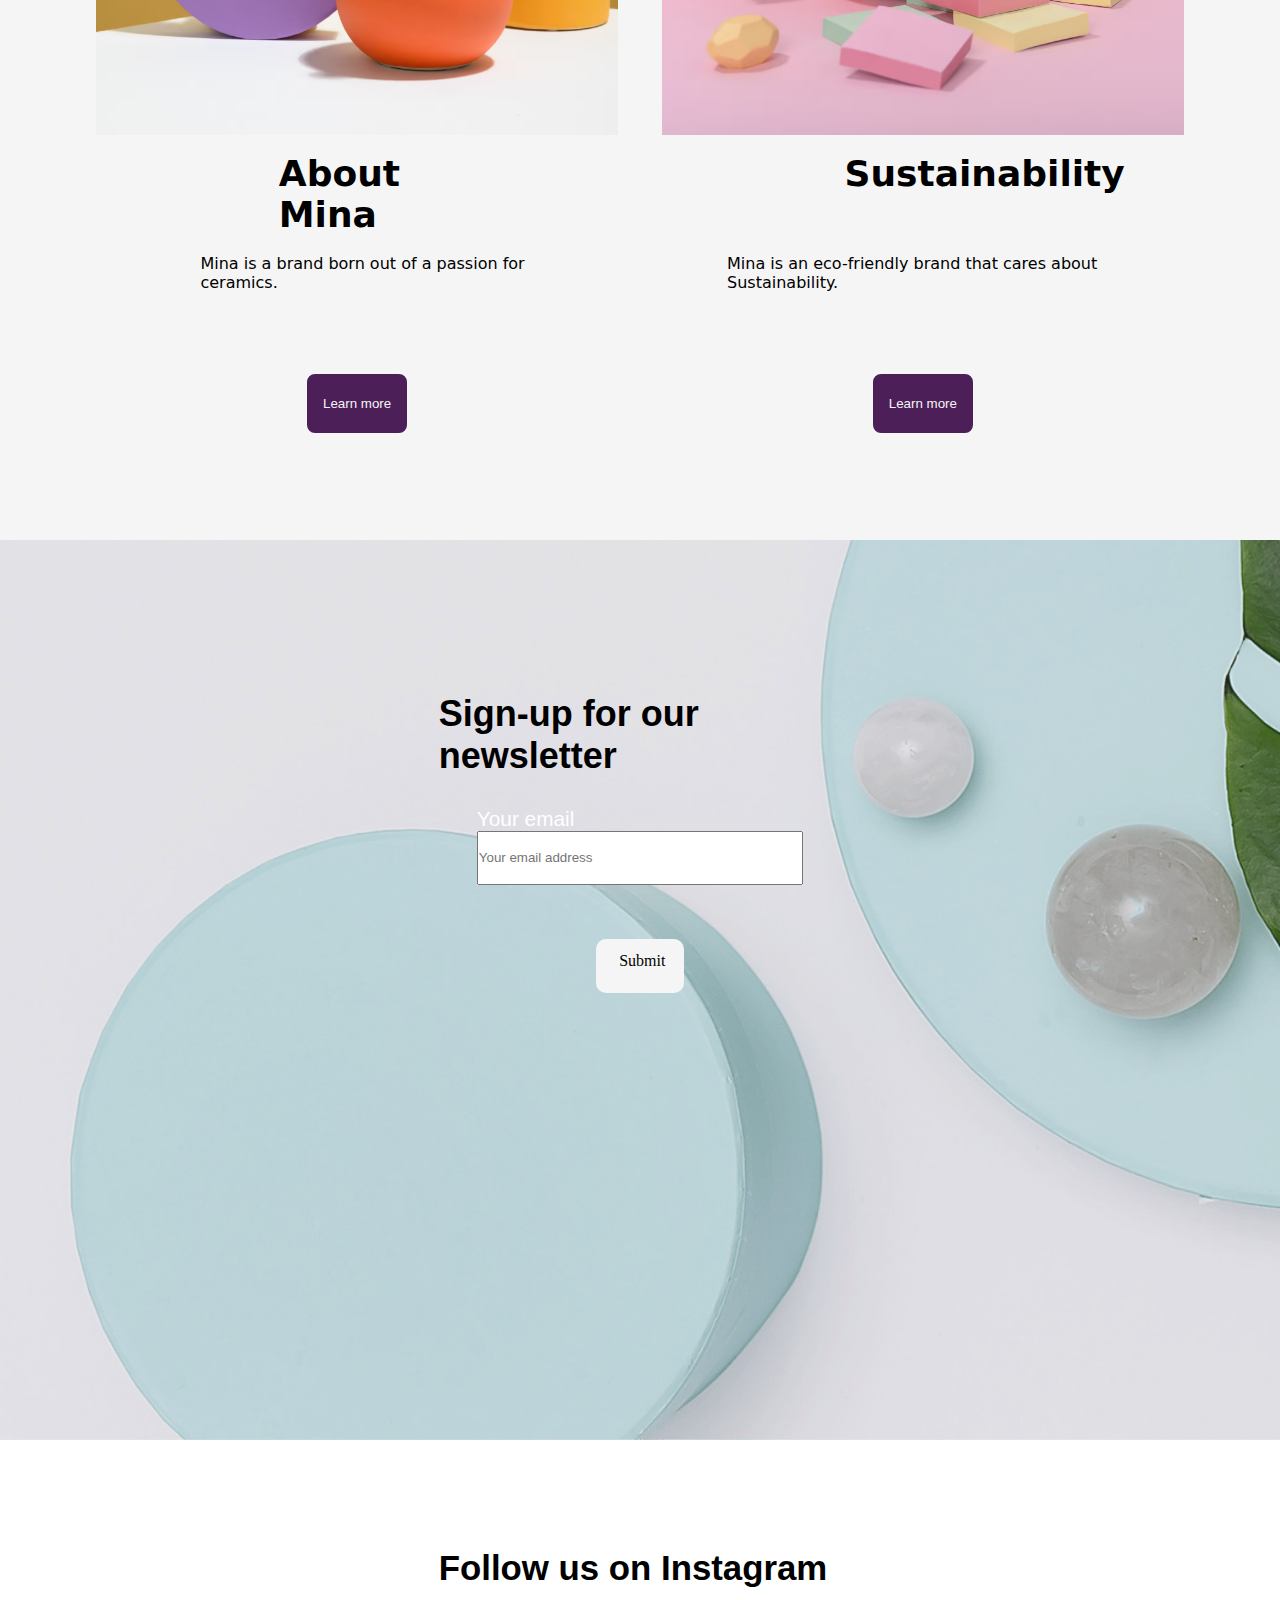
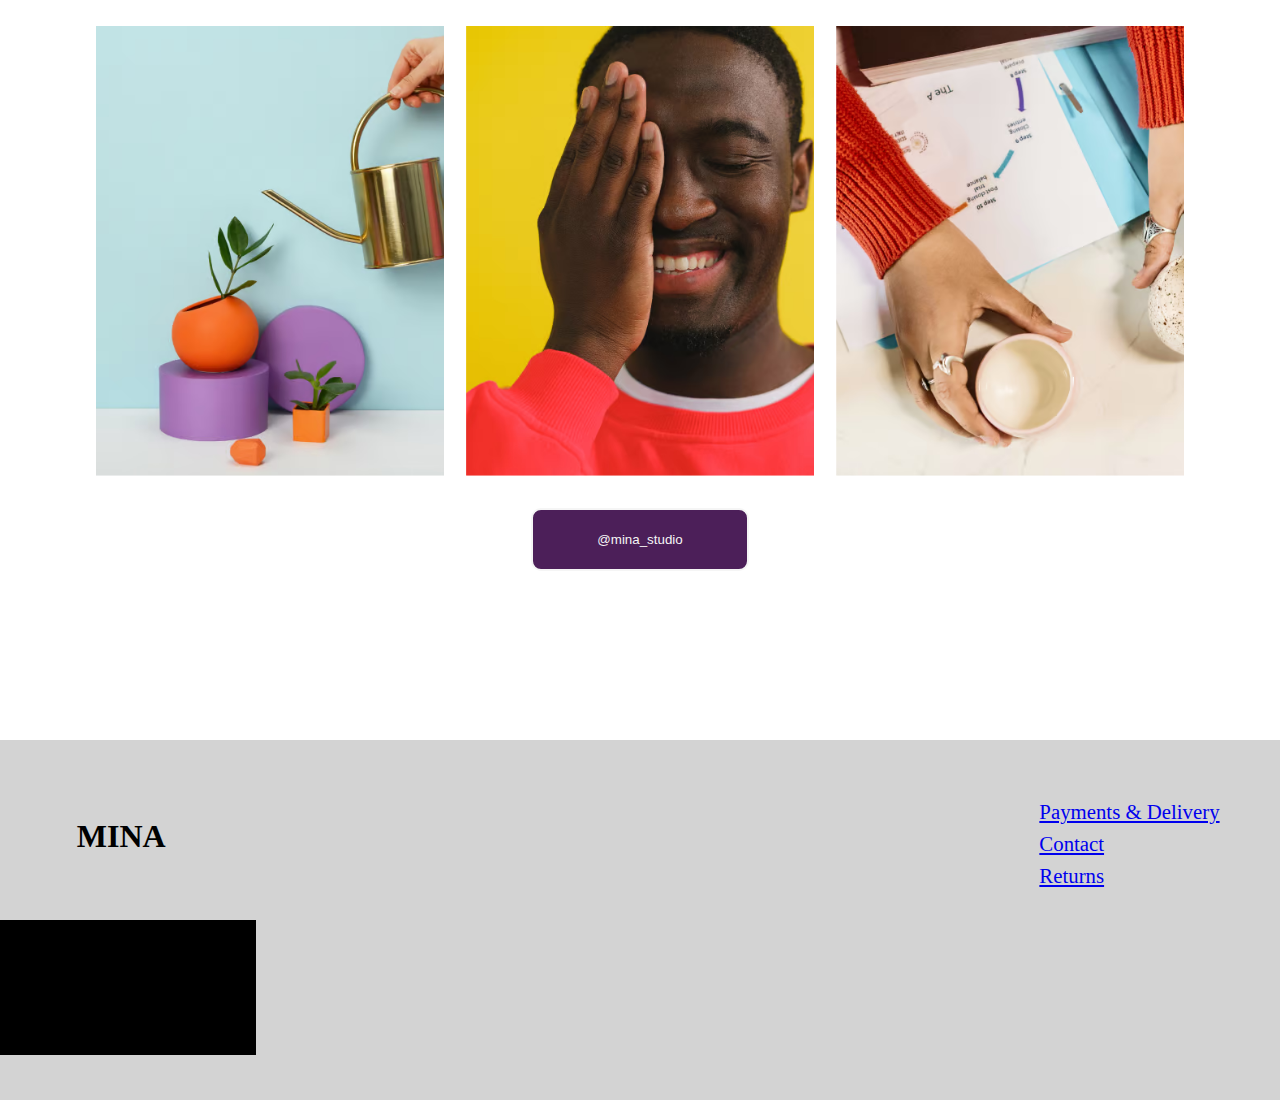
==== commit d852a8a0: "media" ====
--- a/index.html
+++ b/index.html
@@ -10,7 +10,7 @@
         <!-- FIRST HEAD -->
         <header>
             <div class="al">
-                <div class="a"></div>
+                <div class="a"><h1>MINA</h1></div>
                 <div class="r"></div>
             </div>
         </header>
@@ -57,7 +57,7 @@
                             <div class="no"></div>
                             
                         </div>
-                        <div class="tok"></div>
+                        <div class="tok"></div>  
                     </div>
 
                     <!-- IMAGE 3 -->
@@ -97,32 +97,22 @@
                 <div class="first">
                     <div class="picture"></div>
                     <div class="advice">
-                        <div class="big-1">
-
-                        </div>
+                        <div class="big-5"><h2 class="dav">About Mina</h2></div>
         
-                        <div class="small-1">
+                        <div class="small-1"><p class="id">Mina is a brand born out of a passion for ceramics.</p></div>
         
-                        </div>
-        
-                        <div class="button-1">
-        
-                        </div>
+                        <button class="btn-0">Learn more</button>
                     </div>
                 </div>
 
                 <div class="second">
                     <div class="ture"></div>
                     <div class="advice">
-                        <div class="big-5">
-
-                        </div>
+                        <div class="big-5"><h2 class="dav">Sustainability</h2></div>
         
-                        <div class="small-1">
+                        <div class="small-1"><p class="ido">Mina is an eco-friendly brand that cares about Sustainability.</p></div>
         
-                        </div>
-        
-                        <button class="btn-1">Shop now</button>
+                        <button class="btn-0">Learn more</button>
                     </div>
                 </div>
             </div>
@@ -131,21 +121,24 @@
         <!-- SIGN -->
         <section class="sign">
             <div class="login">
-                <div class="name"></div>
-                <div class="email"></div>
+                <div class="name"><h2 class="love">Sign-up for our newsletter</h2></div>
+                <label for="">Your email</label><br>
+                <input type="email" name="" id="alright" placeholder="Your email address">
+                <div class="btn-2">Submit</div>
             </div>
         </section>
 
         <!-- CONTACT -->
         <section class="social">
             <div class="account">
-                <div class="blue"></div>
+                <div class="blue"><h2 class="love">Follow us on Instagram</h2></div>
                 <div class="green">
                     <div class="gree"></div>
                     <div class="reen"></div>
                     <div class="gren"></div>
                 </div>
-                <div class="red"></div>
+
+                <button class="btn-0">@mina_studio</button>
             </div>
         </section>
 
@@ -153,10 +146,14 @@
         <footer class="footer">
             <div class="botton">
                 <div class="link-1">
-                    <div class="bless"></div>
+                    <div class="bless"><h1>MINA</h1></div>
                     <div class="ing"></div>
                 </div>
-                <div class="link-2"></div>
+                <div class="link-2">
+                    <a href="#" class="money" style="padding-top: 6%;">Payments & Delivery</a>
+                    <a href="#" class="money">Contact</a>
+                    <a href="#" class="money">Returns</a>
+                </div>
             </div>
         </footer>
     </body>
--- a/style.css
+++ b/style.css
@@ -8,7 +8,7 @@
 header{
     width: 100%;
     height: 80px;
-    background-color: black;
+    background-color: whitesmoke;
 }
 
 .al{
@@ -23,7 +23,7 @@
 
 .a {
     float: left;
-    background-color: brown;
+    /* background-color: brown; */
     width: 10%;
     height: 50px;
 }
@@ -39,7 +39,7 @@
 nav {
     width: 100%;
     height: 60px;
-    background-color: #2f1c6a;
+    background-color: rgb(76, 31, 89);
 }
 
 .free{
@@ -49,8 +49,9 @@
     margin-left: 35%;
     margin-top: 17px;
     background-color: transparent;
-    font-family: Publica Sans Round Regular;
     font-weight: 500;
+    color: white;
+    font-family: sans-serif;
 }
 
 section {
@@ -73,6 +74,10 @@
     /* background-color: black; */
     margin-left: 7.5%;
     /* opacity: .2; */
+}
+
+.br:hover {
+    background: red;
 }
 
 .big-0{
@@ -277,27 +282,28 @@
 .info{
     /* background-color: chartreuse; */
     padding-top: 10vh;
+    background-color: whitesmoke;
 }
 
 .character{
     width: 85%;
     height: 80vh;
     margin-left: 7.5%;
-    background-color: white;
+    background-color: whitesmoke;
 }
 
 .first {
     float: left;
     width: 48%;
     height: 80vh;
-    background-color: blue;
+    background-color: transparent;
 }
 
 .second {
     float: right;
     width: 48%;
     height: 80vh;
-    background-color: blue;
+    background-color: transparent;
 }
 
 .picture {
@@ -319,38 +325,181 @@
 .advice {
     width: 100%;
     height: 35vh;
-    background-color: blueviolet;
-}
-
-.big-1{
+    background-color: transparent;
+}
+
+.big-5{
     align-items: center;
-    font-weight: 600;
-    font-size: 50%;
-    background-color: black;
-    background-image: url(assets/images/about.jpg);
+    font-weight: 500;
+    font-size: 150%;
+    background-color: transparent;
+    width: 40%;
+    height: 9vh;
+    margin-bottom: 2.1875vh;
+    margin-top: 2vh;
+    margin-left: 35%;
+    font-family: Sans,sans-serif;
+}
+
+.small-1{
+    align-items: center;
+    font-weight: 400;
+    font-size: 100%;
+    background-color: transparent;
     width: 100%;
     height: 10.9375vh;
     margin-bottom: 2.1875vh;
-}
-
-/* .big-5{
-    align-items: center;
-    font-weight: 600;
-    font-size: 50%;
-    background-color: transparent;
-    width: 100%;
+    font-family: Sans,sans-serif;
+    
+}
+
+.id {
+    width: 65%;
     height: 10.9375vh;
-    margin-bottom: 2.1875vh;
-} */
-
-.small-1{
-    align-items: center;
-    font-weight: 600;
-    font-size: 50%;
-    background-color: crimson;
-    width: 100%;
+    margin-left: 20%;
+}
+
+.ido{
+    width: 75%;
     height: 10.9375vh;
-    margin-bottom: 2.1875vh;
+    margin-left: 12.5%;
+}
+
+.btn-0{
+    height: 7vh;
+    width: 20%;
+    color: whitesmoke;
+    border: 2px solid whitesmoke;
+    background-color: rgb(76, 31, 89);
+    border-radius: 10px;
+    margin-left: 40%;
+}
+
+/* SIGN */
+.sign{
+    /* background-color: lightgray; */
+    background-image: url(assets/images/signup.jpg);
+    padding-top: 10vh;
+    background-size: cover;
+    background-repeat: no-repeat;
+}
+
+.login{
+    width: 85%;
+    height: 80vh;
+    margin-left: 7.5%;
+    /* background-color: white; */
+}
+
+.name{
+    width: 40%;
+    height: 16vh;
+    /* background-color: blueviolet; */
+    font-family: sans-serif;
+    font-size: 150%;
+    font-weight: 500;
+    margin-bottom: 3%;
+    margin-left: 30%;
+    padding-top: 7vh;
+    padding-left: 1.5%;
+}
+
+label {
+    font-family: sans-serif;
+    color: white;
+    font-size: 130%;
+    margin-left: 35%;
+    margin-top: 0;
+}
+
+#alright{
+    width: 30%;
+    min-height: 6vh;
+    margin-left: 35%;
+}
+
+.btn-2 {
+    height: 6vh;
+    width: 8%;
+    color: black;
+    margin-top: 5%;
+    border: 2px solid whitesmoke;
+    background-color: whitesmoke;
+    border-radius: 10px;
+    margin-left: 46%;
+    padding: 1% 1.9%;
+}
+
+/* CONTACT */
+.social {
+    /* background-color: chartreuse; */
+    padding-top: 9vh;
+}
+
+.account{
+    width: 85%;
+    height: 80vh;
+    margin-left: 7.5%;
+    /* background-color: white; */
+}
+
+.blue{
+    width: 40%;
+    height: 8vh;
+    /* background-color: blueviolet; */
+    font-family: sans-serif;
+    font-size: 145%;
+    font-weight: 450;
+    margin-bottom: 3%;
+    margin-left: 30%;
+    padding-top: 3vh;
+    padding-left: 1.5%;
+}
+
+.green{
+    width: 100%;
+    height: 50vh;
+    /* background-color: blueviolet; */
+    margin-bottom: 3%;
+}
+
+.gree{
+    float: left;
+    width: 32%;
+    height: 50vh;
+    margin-right: 2%;
+    /* background-color: burlywood; */
+    background-image: url(assets/images/watering.jpg);
+    background-size: cover;
+}
+
+.reen{
+    float: left;
+    width: 32%;
+    height: 50vh;
+    margin-right: 2%;
+    /* background-color: burlywood; */
+    background-image: url(assets/images/shy.jpg);
+    background-size: cover;
+}
+
+.gren{
+    float: left;
+    width: 32%;
+    height: 50vh;
+    /* background-color: burlywood; */
+    background-image: url(assets/images/coffee.jpg);
+    background-size: cover;
+}
+
+
+
+/* END */
+.footer {
+    width: 100%;
+    min-height: 40vh;
+    background-color: lightgray;
+    padding-top: 5vh;
 }
 
 .btn-1{
@@ -363,116 +512,19 @@
     margin-top: 0;
 }
 
-/* SIGN */
-.sign{
-    /* background-color: lightgray; */
-    background-image: url(assets/images/signup.jpg);
-    padding-top: 10vh;
-}
-
-.login{
-    width: 85%;
-    height: 80vh;
-    margin-left: 7.5%;
-    background-color: white;
-}
-
-.name{
-    width: 100%;
-    height: 20vh;
-    background-color: blueviolet;
-}
-
-/* CONTACT */
-.social {
-    background-color: chartreuse;
-    padding-top: 10vh;
-}
-
-.account{
-    width: 85%;
-    height: 80vh;
-    margin-left: 7.5%;
-    background-color: white;
-}
-
-.blue{
-    width: 100%;
-    height: 10vh;
-    background-color: blue;
-}
-
-.green{
-    width: 100%;
-    height: 60vh;
-    background-color: blueviolet;
-}
-
-.gree{
-    float: left;
-    width: 32%;
-    height: 60vh;
-    margin-right: 2%;
-    /* background-color: burlywood; */
-    background-image: url(assets/images/watering.jpg);
-    background-size: cover;
-}
-
-.reen{
-    float: left;
-    width: 32%;
-    height: 60vh;
-    margin-right: 2%;
-    /* background-color: burlywood; */
-    background-image: url(assets/images/shy.jpg);
-    background-size: cover;
-}
-
-.gren{
-    float: left;
-    width: 32%;
-    height: 60vh;
-    /* background-color: burlywood; */
-    background-image: url(assets/images/coffee.jpg);
-    background-size: cover;
-}
-
-.red{
-    width: 100%;
-    height: 10vh;
-    background-color: blue;
-}
-
-/* END */
-.footer {
-    width: 100%;
-    min-height: 40vh;
-    background-color: gray;
-    padding-top: 5vh;
-}
-
-.btn-1{
-    height: 6vh;
-    width: 10%;
-    color: black;
-    border: 2px solid whitesmoke;
-    border-radius: 10px;
-    margin-left: 45%;
-    margin-top: 0;
-}
-
 .link-1{
     float: left;
     width: 20%;
     height: 30vh;
-    background-color: #2f1c6a;
+    /* background-color: #2f1c6a; */
 }
 
 .bless{
     float: left;
     width: 100%;
     height: 15vh;
-    background-color: goldenrod;
+    padding: 13% 30%;
+    /* background-color: goldenrod; */
 }
 
 .ing{
@@ -486,5 +538,13 @@
     float: right;
     width: 20%;
     height: 30vh;
-    background-color: #2f1c6a;
+    /* background-color: #2f1c6a; */
+}
+
+.money {
+    display: block;
+    text-decoration: underline;
+    font-size: 130%;
+    padding-bottom: 3%;
+    padding-left: 6%;
 }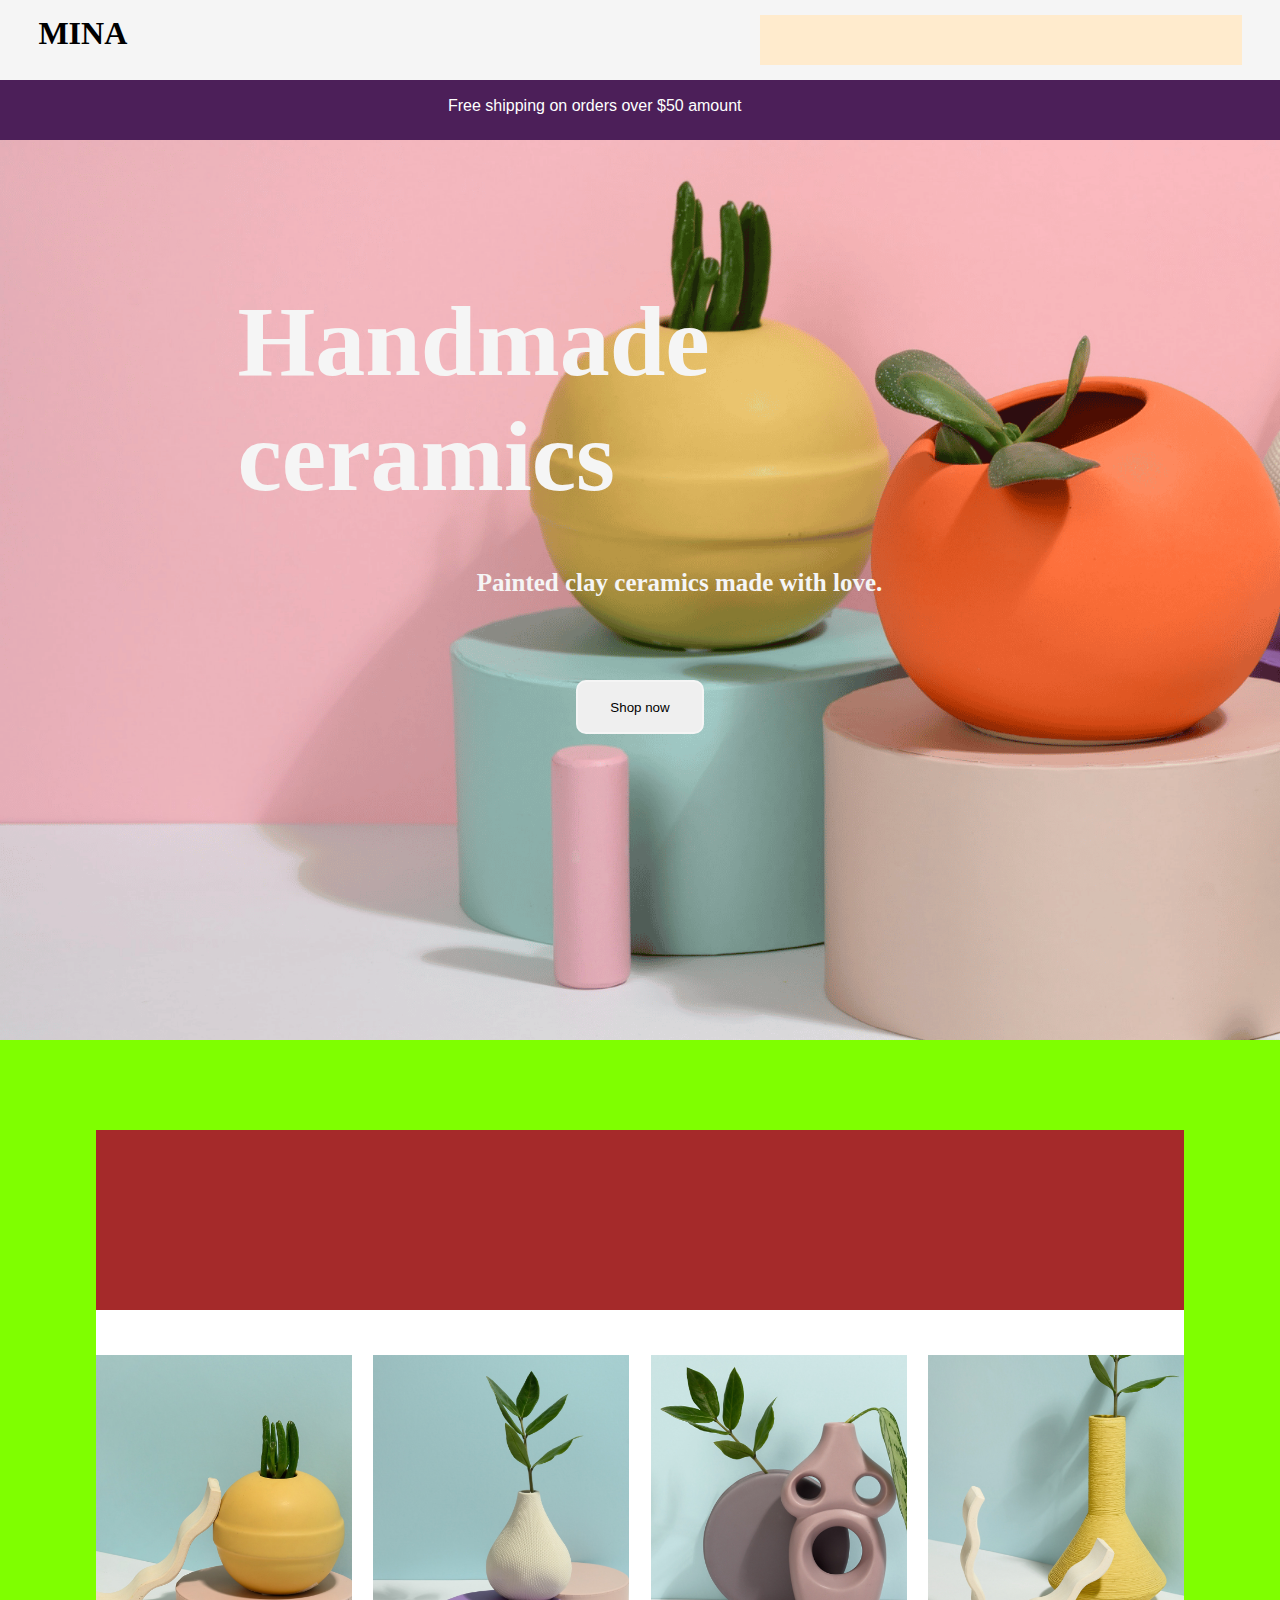
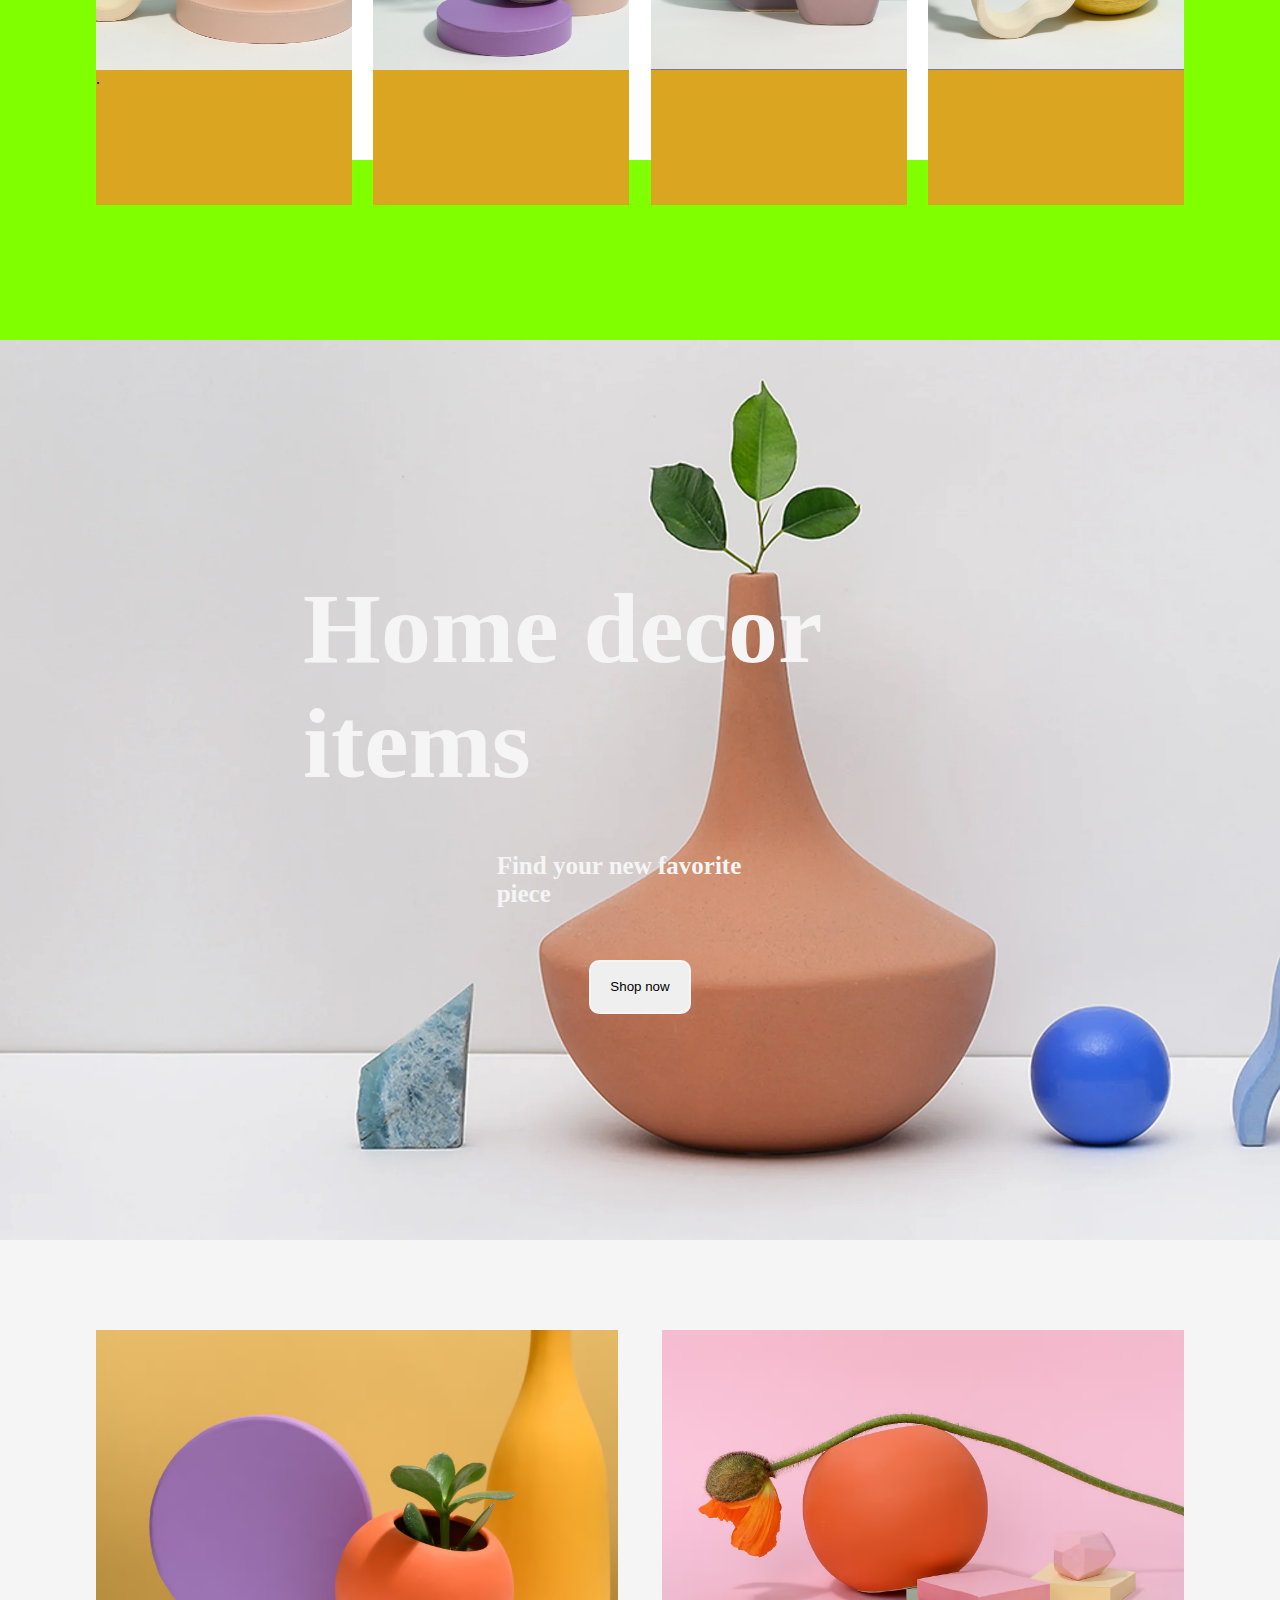
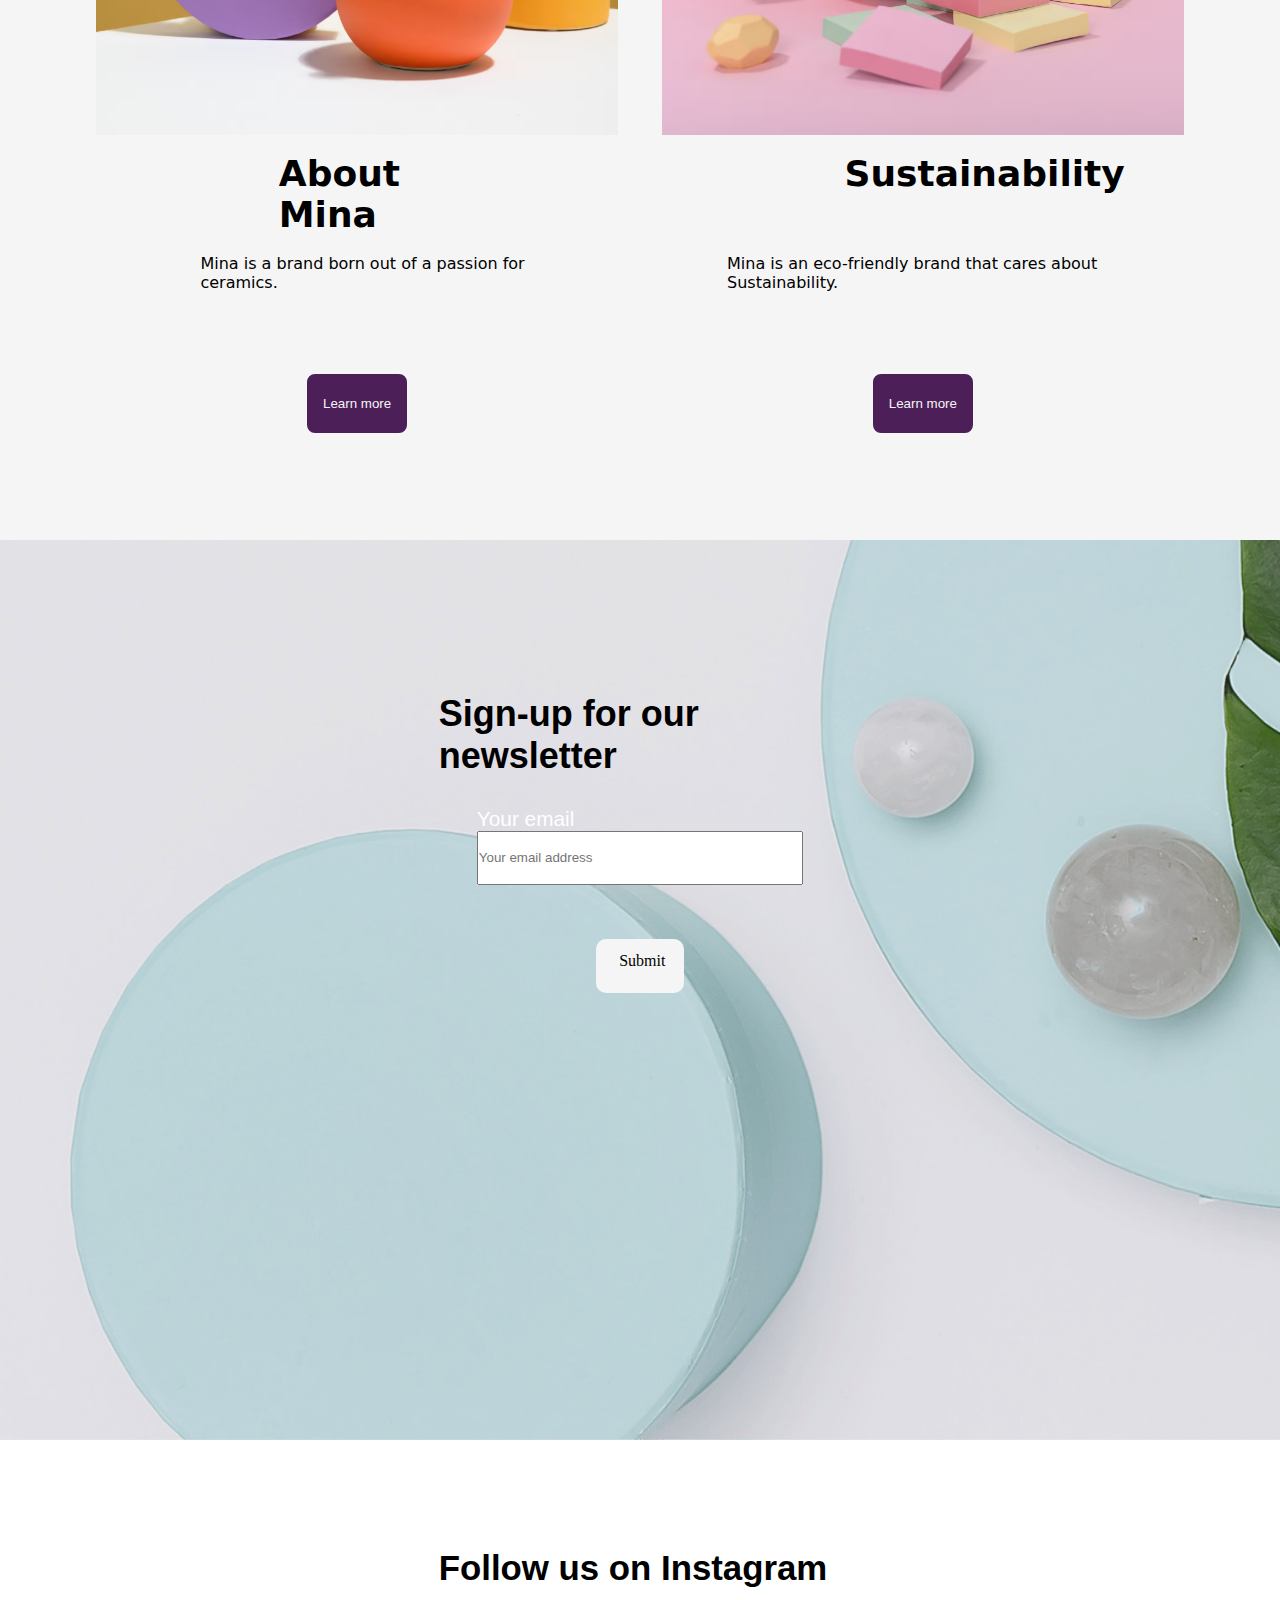
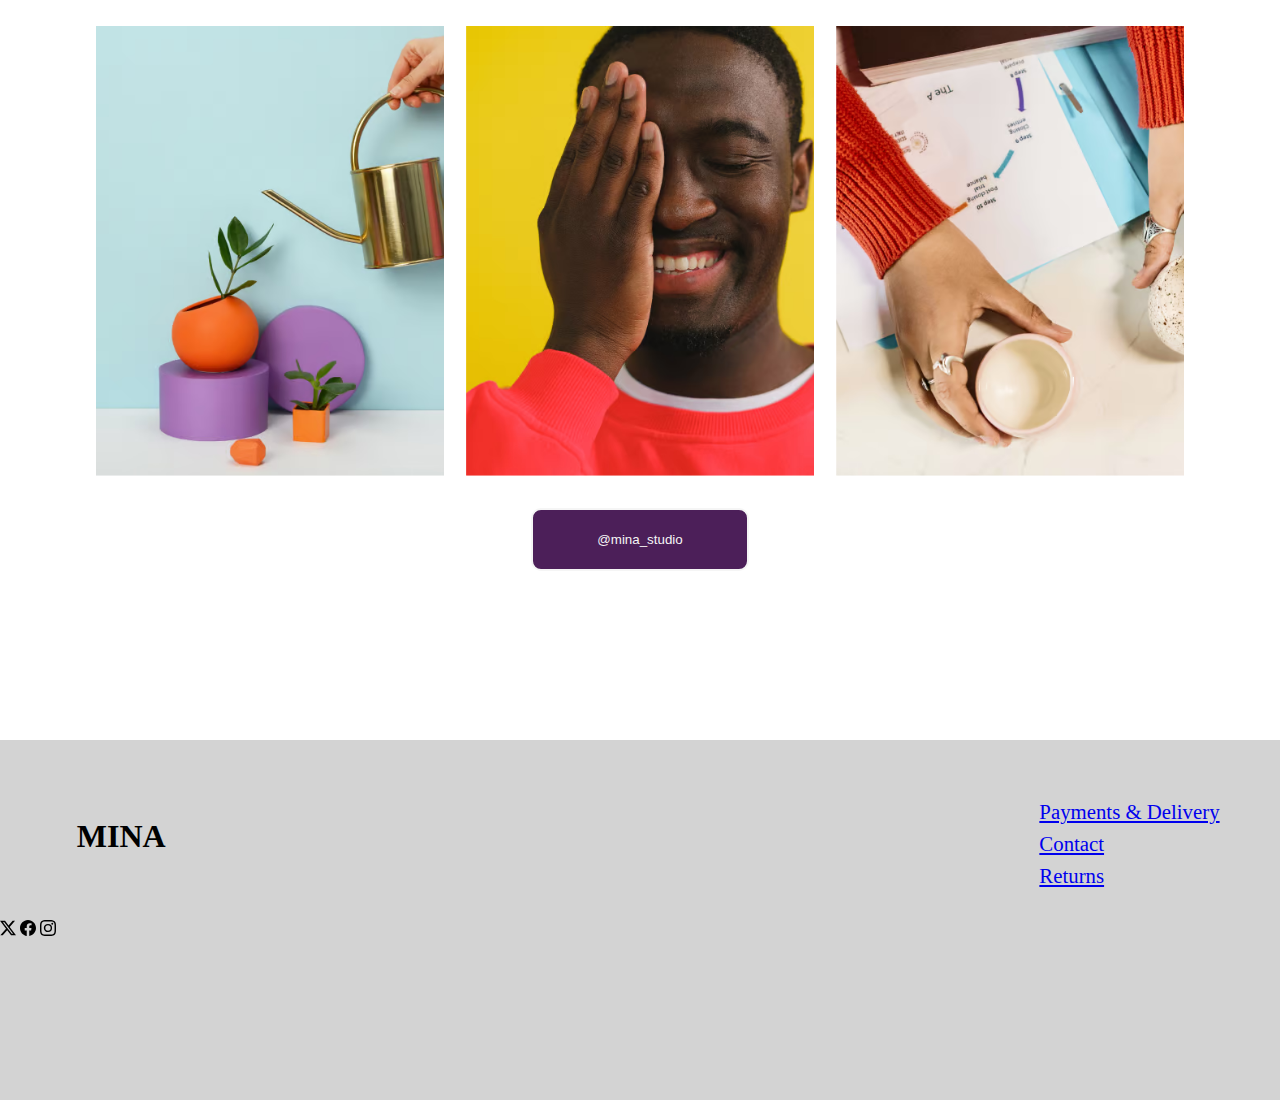
==== commit 0ae9fa5d: "nice" ====
--- a/index.html
+++ b/index.html
@@ -3,8 +3,9 @@
     <head>
         <meta charset="UTF-8">
         <meta name="viewport" content="width=device-width, initial-scale=1.0">
-        <title>Document</title>
+        <title>ANOTHER</title>
         <link rel="stylesheet" href="style.css">
+        <link href="https://cdn.jsdelivr.net/npm/bootstrap@5.3.2/dist/css/bootstrap.min.css" rel="stylesheet" integrity="sha384-T3c6CoIi6uLrA9TneNEoa7RxnatzjcDSCmG1MXxSR1GAsXEV/Dwwykc2MPK8M2HN" crossorigin="anonymous">
     </head>
     <body>
         <!-- FIRST HEAD -->
@@ -147,7 +148,19 @@
             <div class="botton">
                 <div class="link-1">
                     <div class="bless"><h1>MINA</h1></div>
-                    <div class="ing"></div>
+                    <div class="ing">
+                        <svg xmlns="http://www.w3.org/2000/svg" width="16" height="16" fill="currentColor" class="bi bi-twitter-x" viewBox="0 0 16 16">
+                            <path d="M12.6.75h2.454l-5.36 6.142L16 15.25h-4.937l-3.867-5.07-4.425 5.07H.316l5.733-6.57L0 .75h5.063l3.495 4.633L12.601.75Zm-.86 13.028h1.36L4.323 2.145H2.865z"/>
+                          </svg>
+
+                          <svg xmlns="http://www.w3.org/2000/svg" width="16" height="16" fill="currentColor" class="bi bi-facebook" viewBox="0 0 16 16">
+                            <path d="M16 8.049c0-4.446-3.582-8.05-8-8.05C3.58 0-.002 3.603-.002 8.05c0 4.017 2.926 7.347 6.75 7.951v-5.625h-2.03V8.05H6.75V6.275c0-2.017 1.195-3.131 3.022-3.131.876 0 1.791.157 1.791.157v1.98h-1.009c-.993 0-1.303.621-1.303 1.258v1.51h2.218l-.354 2.326H9.25V16c3.824-.604 6.75-3.934 6.75-7.951"/>
+                          </svg>
+
+                        <svg xmlns="http://www.w3.org/2000/svg" width="16" height="16" fill="currentColor" class="bi bi-instagram" viewBox="0 0 16 16">
+                            <path d="M8 0C5.829 0 5.556.01 4.703.048 3.85.088 3.269.222 2.76.42a3.9 3.9 0 0 0-1.417.923A3.9 3.9 0 0 0 .42 2.76C.222 3.268.087 3.85.048 4.7.01 5.555 0 5.827 0 8.001c0 2.172.01 2.444.048 3.297.04.852.174 1.433.372 1.942.205.526.478.972.923 1.417.444.445.89.719 1.416.923.51.198 1.09.333 1.942.372C5.555 15.99 5.827 16 8 16s2.444-.01 3.298-.048c.851-.04 1.434-.174 1.943-.372a3.9 3.9 0 0 0 1.416-.923c.445-.445.718-.891.923-1.417.197-.509.332-1.09.372-1.942C15.99 10.445 16 10.173 16 8s-.01-2.445-.048-3.299c-.04-.851-.175-1.433-.372-1.941a3.9 3.9 0 0 0-.923-1.417A3.9 3.9 0 0 0 13.24.42c-.51-.198-1.092-.333-1.943-.372C10.443.01 10.172 0 7.998 0zm-.717 1.442h.718c2.136 0 2.389.007 3.232.046.78.035 1.204.166 1.486.275.373.145.64.319.92.599s.453.546.598.92c.11.281.24.705.275 1.485.039.843.047 1.096.047 3.231s-.008 2.389-.047 3.232c-.035.78-.166 1.203-.275 1.485a2.5 2.5 0 0 1-.599.919c-.28.28-.546.453-.92.598-.28.11-.704.24-1.485.276-.843.038-1.096.047-3.232.047s-2.39-.009-3.233-.047c-.78-.036-1.203-.166-1.485-.276a2.5 2.5 0 0 1-.92-.598 2.5 2.5 0 0 1-.6-.92c-.109-.281-.24-.705-.275-1.485-.038-.843-.046-1.096-.046-3.233s.008-2.388.046-3.231c.036-.78.166-1.204.276-1.486.145-.373.319-.64.599-.92s.546-.453.92-.598c.282-.11.705-.24 1.485-.276.738-.034 1.024-.044 2.515-.045zm4.988 1.328a.96.96 0 1 0 0 1.92.96.96 0 0 0 0-1.92m-4.27 1.122a4.109 4.109 0 1 0 0 8.217 4.109 4.109 0 0 0 0-8.217m0 1.441a2.667 2.667 0 1 1 0 5.334 2.667 2.667 0 0 1 0-5.334"/>
+                        </svg>
+                    </div>
                 </div>
                 <div class="link-2">
                     <a href="#" class="money" style="padding-top: 6%;">Payments & Delivery</a>
@@ -156,5 +169,6 @@
                 </div>
             </div>
         </footer>
+        <script src="https://cdn.jsdelivr.net/npm/bootstrap@5.3.2/dist/js/bootstrap.bundle.min.js" integrity="sha384-C6RzsynM9kWDrMNeT87bh95OGNyZPhcTNXj1NW7RuBCsyN/o0jlpcV8Qyq46cDfL" crossorigin="anonymous"></script>
     </body>
 </html>--- a/style.css
+++ b/style.css
@@ -531,7 +531,12 @@
     float: left;
     width: 100%;
     height: 15vh;
-    background-color: black;
+    /* background-color: black; */
+}
+
+svg{
+    font-size: 20%;
+    
 }
 
 .link-2{
